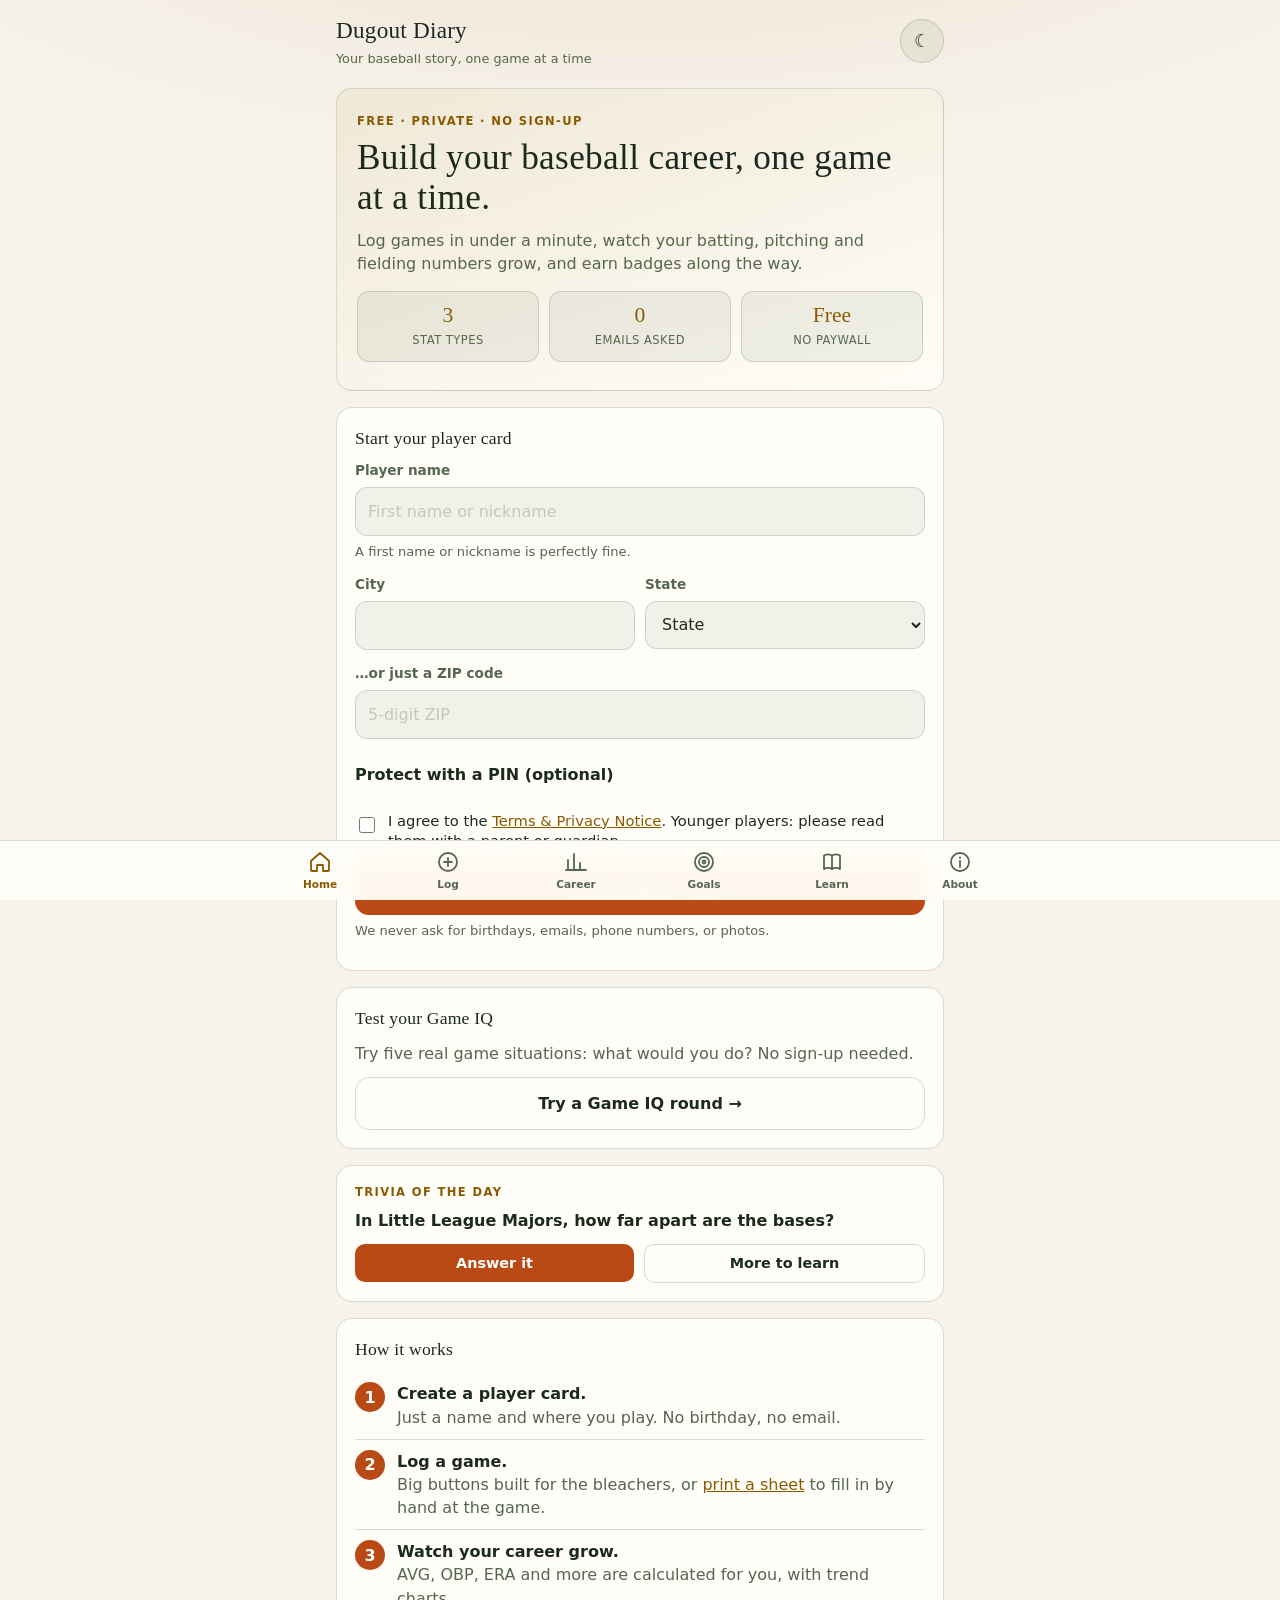
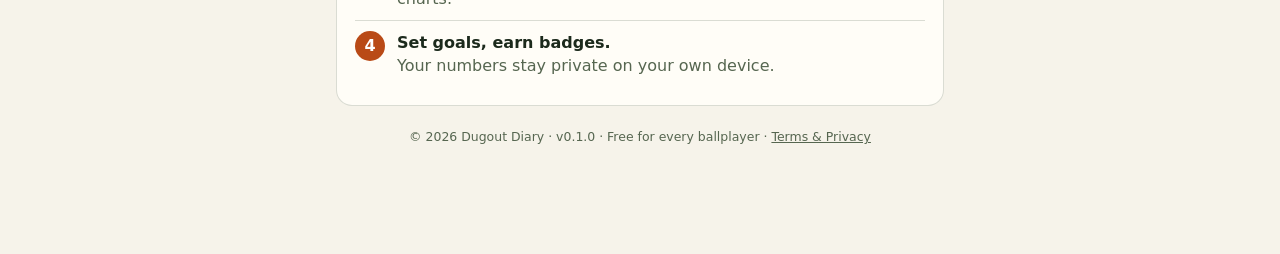
==== index.html @ 9426a6e0 "Add files via upload" ====
<!DOCTYPE html>
<html lang="en">
<head>
  <meta charset="utf-8">
  <meta name="viewport" content="width=device-width, initial-scale=1, viewport-fit=cover">
  <title>Dugout Diary – A free career diary for young ballplayers</title>
  <meta name="description" content="Log games, track batting, pitching and fielding stats, set goals and earn badges. Free, private, and no birthdays or emails collected.">
  <meta name="theme-color" content="#0F1F0F">
  <script>try{var _t=localStorage.getItem('dugoutDiary.theme');if(_t==='light'||_t==='dark')document.documentElement.setAttribute('data-theme',_t)}catch(e){}</script>
  <meta property="og:title" content="Dugout Diary - a free career diary for young ballplayers">
  <meta property="og:description" content="Log games, track your stats, earn badges, and share your player card. Free, private, no sign-up.">
  <meta property="og:type" content="website">
  <meta name="twitter:card" content="summary">
  <meta name="apple-mobile-web-app-capable" content="yes">
  <meta name="mobile-web-app-capable" content="yes">
  <meta name="apple-mobile-web-app-status-bar-style" content="black-translucent">
  <meta name="apple-mobile-web-app-title" content="Dugout Diary">
  <link rel="manifest" href="manifest.webmanifest">
  <link rel="icon" href="icon.svg" type="image/svg+xml">
  <link rel="apple-touch-icon" href="apple-touch-icon.png">
  <link rel="stylesheet" href="css/style.css">
</head>
<body>
  <a class="skip" href="#main">Skip to content</a>

  <header class="top" id="top">
    <div class="top-row">
      <div class="brand">
        <h1>Dugout Diary</h1>
        <p class="tag">Your baseball story, one game at a time</p>
      </div>
      <button class="who" id="who" data-action="open-players" hidden></button>
      <button class="theme-btn" id="theme-btn" data-action="theme-cycle" type="button" aria-label="Switch between light and dark mode"></button>
    </div>
    <div class="progress" id="progress" hidden>
      <div class="bar" role="progressbar" aria-valuemin="0" aria-valuemax="100" aria-valuenow="0" aria-label="Badges earned"><span id="bar-fill"></span></div>
      <p id="bar-text">0 of 14 badges</p>
    </div>
  </header>

  <div id="banner"></div>
  <main id="main" tabindex="-1"></main>

  <nav class="tabs" aria-label="Main">
    <a href="#home" data-tab="home"><svg viewBox="0 0 24 24" aria-hidden="true"><path d="M3 11l9-8 9 8v9a1 1 0 0 1-1 1h-5v-6H9v6H4a1 1 0 0 1-1-1z"/></svg><span>Home</span></a>
    <a href="#log" data-tab="log"><svg viewBox="0 0 24 24" aria-hidden="true"><circle cx="12" cy="12" r="9"/><path d="M12 8v8M8 12h8"/></svg><span>Log</span></a>
    <a href="#career" data-tab="career"><svg viewBox="0 0 24 24" aria-hidden="true"><path d="M4 20V10M10 20V4M16 20v-7M22 20H2"/></svg><span>Career</span></a>
    <a href="#goals" data-tab="goals"><svg viewBox="0 0 24 24" aria-hidden="true"><circle cx="12" cy="12" r="9"/><circle cx="12" cy="12" r="5"/><circle cx="12" cy="12" r="1.5"/></svg><span>Goals</span></a>
    <a href="#learn" data-tab="learn"><svg viewBox="0 0 24 24" aria-hidden="true"><path d="M4 5.5C6.5 4 9.5 4 12 5.5c2.5-1.5 5.5-1.5 8 0V19c-2.5-1.5-5.5-1.5-8 0-2.5-1.5-5.5-1.5-8 0z"/><path d="M12 5.5V19"/></svg><span>Learn</span></a>
    <a href="#about" data-tab="about"><svg viewBox="0 0 24 24" aria-hidden="true"><circle cx="12" cy="12" r="9"/><path d="M12 11v6M12 7.5v.5"/></svg><span>About</span></a>
  </nav>

  <div id="modal-root"></div>

  <noscript><p style="padding:24px;color:#f4f1e8">Dugout Diary needs JavaScript to run. Nothing is sent anywhere – your stats stay in your browser.</p></noscript>

  <script src="js/stats.js"></script>
  <script src="js/sim.js"></script>
  <script src="content/content.js"></script>
  <script src="js/content.js"></script>
  <script src="js/app.js"></script>
  <script src="js/learn.js"></script>
  <script src="js/studio.js"></script>
</body>
</html>
---- css/style.css ----
:root {
  --bg: #0f1f0f;
  --card: #162a16;
  --card2: #1e381e;
  --line: rgba(244, 241, 232, 0.12);
  --chalk: #f4f1e8;
  --muted: #a9b9a5;
  --clay: #e07b45;
  --clay-ink: #1d0f07;
  --gold: #f2c14e;
  --good: #7bd88f;
  --bad: #ff8b7d;
  --gold-bg: #f2c14e;
  --ov: rgba(0, 0, 0, 0.22);
  --ov2: rgba(0, 0, 0, 0.32);
  --navbg: rgba(10, 22, 10, 0.96);
  --tint: rgba(244, 241, 232, 0.14);
  --line2: rgba(244, 241, 232, 0.18);
  --err-ink: #ffd3cc;
  --warn-ink: #ffe9b0;
  --on-good: #0c1a0c;
  color-scheme: dark;
  --radius: 16px;
  --display: Rockwell, "Rockwell Nova", "Roboto Slab", "Arvo", Georgia, "Times New Roman", serif;
  --body: system-ui, -apple-system, "Segoe UI", Roboto, Helvetica, Arial, sans-serif;
}

:root[data-theme=light] {
  --bg: #f6f3ea;
  --card: #fffdf7;
  --card2: #efe8d6;
  --line: rgba(30, 50, 30, 0.16);
  --chalk: #1c2a1c;
  --muted: #566650;
  --clay: #b94a16;
  --clay-ink: #ffffff;
  --gold: #8a5a00;
  --good: #1f7a3a;
  --bad: #b3261e;
  --ov: rgba(30, 60, 30, 0.06);
  --ov2: rgba(30, 60, 30, 0.1);
  --navbg: rgba(255, 253, 247, 0.96);
  --tint: rgba(30, 60, 30, 0.1);
  --line2: rgba(30, 50, 30, 0.2);
  --err-ink: #7a1d14;
  --warn-ink: #5c3d00;
  --on-good: #ffffff;
  color-scheme: light;
}
@media (prefers-color-scheme: light) {
  :root:not([data-theme=dark]) {
    --bg: #f6f3ea;
    --card: #fffdf7;
    --card2: #efe8d6;
    --line: rgba(30, 50, 30, 0.16);
    --chalk: #1c2a1c;
    --muted: #566650;
    --clay: #b94a16;
    --clay-ink: #ffffff;
    --gold: #8a5a00;
    --good: #1f7a3a;
    --bad: #b3261e;
    --ov: rgba(30, 60, 30, 0.06);
    --ov2: rgba(30, 60, 30, 0.1);
    --navbg: rgba(255, 253, 247, 0.96);
    --tint: rgba(30, 60, 30, 0.1);
    --line2: rgba(30, 50, 30, 0.2);
    --err-ink: #7a1d14;
    --warn-ink: #5c3d00;
    --on-good: #ffffff;
    color-scheme: light;
  }
}
.theme-btn { background: var(--ov); border: 1px solid var(--line); color: var(--chalk); width: 44px; height: 44px; border-radius: 50%; font-size: 1.15rem; cursor: pointer; flex: none; display: grid; place-items: center; }
html[data-theme=light] body, :root:not([data-theme=dark]) body { }

* { box-sizing: border-box; }
html { -webkit-text-size-adjust: 100%; }
body {
  margin: 0;
  background: var(--bg);
  color: var(--chalk);
  font-family: var(--body);
  font-size: 16px;
  line-height: 1.45;
  padding-bottom: calc(84px + env(safe-area-inset-bottom));
  background-image: radial-gradient(1200px 400px at 50% -120px, rgba(224, 123, 69, 0.16), transparent 70%);
  background-repeat: no-repeat;
}
h1, h2, h3 { font-family: var(--display); font-weight: 400; letter-spacing: 0.01em; margin: 0; }
h2 { font-size: 1.5rem; line-height: 1.15; }
h3 { font-size: 1.1rem; }
p { margin: 0 0 12px; }
a { color: var(--gold); }
.muted { color: var(--muted); }
.small { font-size: 0.85rem; }
.skip { position: absolute; left: -999px; top: 8px; background: var(--gold-bg); color: #000; padding: 8px 12px; border-radius: 8px; z-index: 100; }
.skip:focus { left: 8px; }
:focus-visible { outline: 3px solid var(--gold); outline-offset: 2px; }
[hidden] { display: none !important; }

/* Header */
.top, main, #banner { max-width: 640px; margin: 0 auto; padding-left: 16px; padding-right: 16px; }
.top { padding-top: calc(14px + env(safe-area-inset-top)); padding-bottom: 6px; }
.top-row { display: flex; align-items: center; justify-content: space-between; gap: 12px; }
.brand h1 { font-size: 1.45rem; }
.tag { color: var(--muted); font-size: 0.8rem; margin: 2px 0 0; }
.who {
  background: var(--card); color: var(--chalk); border: 1px solid var(--line);
  border-radius: 999px; padding: 8px 14px; font: inherit; font-size: 0.9rem; font-weight: 600;
  max-width: 38%; white-space: nowrap; overflow: hidden; text-overflow: ellipsis; cursor: pointer;
}
.progress { margin-top: 10px; }
.bar { height: 8px; border-radius: 999px; background: var(--card); overflow: hidden; border: 1px solid var(--line); }
.bar span { display: block; height: 100%; width: 0; background: linear-gradient(90deg, var(--clay), var(--gold)); transition: width 0.4s; }
.progress p { font-size: 0.8rem; color: var(--muted); margin: 6px 0 0; }

main { padding-top: 14px; outline: none; }
#banner:empty { display: none; }
.notice {
  background: rgba(242, 193, 78, 0.12); border: 1px solid rgba(242, 193, 78, 0.45);
  border-radius: 12px; padding: 10px 14px; font-size: 0.9rem; margin-top: 10px;
}

/* Cards and layout */
.card {
  background: var(--card); border: 1px solid var(--line); border-radius: var(--radius);
  padding: 18px; margin-bottom: 16px;
}
.card h3 { margin-bottom: 10px; }
.hero { padding: 24px 20px; background: linear-gradient(160deg, var(--card2), var(--card)); }
.hero h2 { font-size: 1.9rem; margin-bottom: 10px; }
.eyebrow { text-transform: uppercase; letter-spacing: 0.12em; font-size: 0.72rem; color: var(--gold); font-weight: 700; margin-bottom: 8px; }
.row { display: flex; gap: 10px; align-items: center; }
.row.wrap { flex-wrap: wrap; }
.grow { flex: 1; }
.between { justify-content: space-between; }
.stack > * + * { margin-top: 12px; }

/* Stat blocks */
.stats { display: grid; grid-template-columns: repeat(3, 1fr); gap: 10px; margin: 16px 0 4px; }
.stats.four { grid-template-columns: repeat(4, 1fr); }
.stat { background: var(--ov); border: 1px solid var(--line); border-radius: 12px; padding: 12px 6px; text-align: center; min-width: 0; }
.stat b { display: block; font-family: var(--display); font-size: 1.35rem; font-weight: 400; color: var(--gold); line-height: 1.1; }
.stat span { display: block; font-size: 0.72rem; color: var(--muted); margin-top: 4px; text-transform: uppercase; letter-spacing: 0.04em; }

/* Steps */
.steps { list-style: none; margin: 0; padding: 0; counter-reset: s; }
.steps li { counter-increment: s; display: flex; gap: 12px; padding: 10px 0; border-top: 1px solid var(--line); }
.steps li:first-child { border-top: 0; }
.steps li::before {
  content: counter(s); flex: none; width: 30px; height: 30px; border-radius: 50%;
  background: var(--clay); color: var(--clay-ink); font-weight: 800; display: grid; place-items: center;
}

/* Buttons */
.btn {
  appearance: none; border: 0; cursor: pointer; font: inherit; font-weight: 800;
  background: var(--clay); color: var(--clay-ink); padding: 14px 20px; border-radius: 14px;
  min-height: 48px; text-decoration: none; display: inline-flex; align-items: center; justify-content: center; gap: 8px;
}
.btn:active { transform: translateY(1px); }
.btn.block { display: flex; width: 100%; }
.btn.ghost { background: transparent; color: var(--chalk); border: 1px solid var(--line); font-weight: 700; }
.btn.danger { background: transparent; color: var(--bad); border: 1px solid rgba(255, 139, 125, 0.5); }
.btn.small { min-height: 38px; padding: 8px 14px; font-size: 0.9rem; border-radius: 10px; }
.link { background: none; border: 0; color: var(--gold); font: inherit; text-decoration: underline; cursor: pointer; padding: 6px 2px; }

/* Forms */
label { display: block; font-size: 0.85rem; font-weight: 700; color: var(--muted); margin-bottom: 6px; }
input[type=text], input[type=search], input[type=date], input[type=number], select, textarea {
  width: 100%; font: inherit; font-size: 16px; color: var(--chalk);
  background: var(--ov); border: 1px solid var(--line); border-radius: 12px; padding: 12px; min-height: 48px;
}
select option { color: #000; }
input::placeholder { color: rgba(169, 185, 165, 0.7); }
.field { margin-bottom: 14px; }
.grid2 { display: grid; grid-template-columns: 1fr 1fr; gap: 10px; }
.hint { font-size: 0.82rem; color: var(--muted); margin-top: 6px; }
.error { background: rgba(255, 139, 125, 0.12); border: 1px solid rgba(255, 139, 125, 0.5); color: var(--err-ink); border-radius: 12px; padding: 10px 14px; margin-bottom: 14px; font-size: 0.92rem; }
.error ul { margin: 0; padding-left: 18px; }

/* Segmented control */
.seg { display: flex; background: var(--ov2); border: 1px solid var(--line); border-radius: 12px; padding: 4px; gap: 4px; margin-bottom: 14px; }
.seg button { flex: 1; font: inherit; font-weight: 700; border: 0; background: transparent; color: var(--muted); padding: 10px 6px; border-radius: 9px; cursor: pointer; min-height: 44px; }
.seg button[aria-pressed=true] { background: var(--card2); color: var(--gold); box-shadow: inset 0 0 0 1px var(--line); }

/* Steppers */
.steppers { display: grid; grid-template-columns: 1fr 1fr; gap: 10px; }
.stepper { background: var(--ov); border: 1px solid var(--line); border-radius: 14px; padding: 10px; }
.stepper label { margin: 0 0 6px; text-align: center; }
.stepper .ctl { display: grid; grid-template-columns: 44px 1fr 44px; gap: 6px; align-items: center; }
.stepper button { height: 44px; border: 0; border-radius: 10px; background: var(--card2); color: var(--chalk); font-size: 1.5rem; font-weight: 700; cursor: pointer; line-height: 1; }
.stepper button:active { background: var(--clay); color: var(--clay-ink); }
.stepper input { text-align: center; font-weight: 800; font-size: 1.2rem; padding: 6px; min-height: 44px; -moz-appearance: textfield; }
.stepper input::-webkit-outer-spin-button, .stepper input::-webkit-inner-spin-button { -webkit-appearance: none; margin: 0; }
.stepper.wide { grid-column: 1 / -1; }

/* Stat tiles and tables */
.tiles { display: grid; grid-template-columns: repeat(3, 1fr); gap: 8px; }
.tile { background: var(--ov); border: 1px solid var(--line); border-radius: 12px; padding: 10px 4px; text-align: center; min-width: 0; }
.tile b { display: block; font-family: var(--display); font-weight: 400; font-size: 1.2rem; }
.tile.hl b { color: var(--gold); }
.tile span { font-size: 0.7rem; color: var(--muted); text-transform: uppercase; letter-spacing: 0.05em; }
.scroll { overflow-x: auto; -webkit-overflow-scrolling: touch; margin: 0 -4px; padding: 0 4px; }
table { border-collapse: collapse; width: 100%; font-size: 0.88rem; font-variant-numeric: tabular-nums; }
th, td { padding: 8px 8px; text-align: right; white-space: nowrap; border-bottom: 1px solid var(--line); }
th:first-child, td:first-child { text-align: left; position: sticky; left: 0; background: var(--card); }
th { color: var(--muted); font-size: 0.72rem; text-transform: uppercase; letter-spacing: 0.05em; }
.level { display: inline-block; font-size: 0.7rem; background: var(--card2); border: 1px solid var(--line); color: var(--gold); padding: 1px 8px; border-radius: 999px; margin-left: 6px; font-weight: 700; }

/* Chart */
.chart-wrap svg { width: 100%; height: auto; display: block; }
.chart-wrap .grid { stroke: var(--line); stroke-width: 1; }
.chart-wrap .line { fill: none; stroke: var(--gold); stroke-width: 2.5; stroke-linejoin: round; stroke-linecap: round; }
.chart-wrap .dot { fill: var(--clay); }
.chart-wrap text { fill: var(--muted); font-size: 10px; font-family: var(--body); }

/* Path timeline */
.path { list-style: none; margin: 0; padding: 0 0 0 14px; border-left: 2px solid var(--line); }
.path li { position: relative; padding: 0 0 14px 16px; }
.path li::before { content: ""; position: absolute; left: -22px; top: 5px; width: 12px; height: 12px; border-radius: 50%; background: var(--clay); border: 2px solid var(--bg); }
.path li:last-child { padding-bottom: 0; }
.path b { display: block; }

/* Game list */
.games { list-style: none; margin: 0; padding: 0; }
.games li { padding: 12px 0; border-top: 1px solid var(--line); }
.games li:first-child { border-top: 0; }
.games .meta { font-size: 0.82rem; color: var(--muted); }
.games .line { font-weight: 700; }
.pill { display: inline-block; font-size: 0.72rem; font-weight: 800; padding: 1px 8px; border-radius: 999px; margin-right: 6px; background: var(--card2); }
.pill.W { color: var(--good); } .pill.L { color: var(--bad); } .pill.T { color: var(--gold); }

/* Badges */
.badges { display: grid; grid-template-columns: repeat(2, 1fr); gap: 10px; }
.badge { background: var(--ov); border: 1px solid var(--line); border-radius: 14px; padding: 12px; display: flex; gap: 10px; align-items: flex-start; }
.badge .ic { font-size: 1.7rem; line-height: 1; filter: grayscale(1); opacity: 0.4; }
.badge.on { border-color: rgba(242, 193, 78, 0.6); background: rgba(242, 193, 78, 0.08); }
.badge.on .ic { filter: none; opacity: 1; }
.badge b { display: block; font-size: 0.92rem; }
.badge span { display: block; font-size: 0.78rem; color: var(--muted); }

/* Goals */
.goal { padding: 12px 0; border-top: 1px solid var(--line); }
.goal:first-child { border-top: 0; }
.goal .meter { height: 8px; border-radius: 999px; background: var(--ov2); overflow: hidden; margin: 8px 0 4px; }
.goal .meter span { display: block; height: 100%; background: var(--clay); }
.goal.met .meter span { background: var(--good); }

/* Bottom tabs */
.tabs {
  position: fixed; left: 0; right: 0; bottom: 0; z-index: 20; display: flex; justify-content: center;
  background: var(--navbg); backdrop-filter: blur(10px); border-top: 1px solid var(--line);
  padding-bottom: env(safe-area-inset-bottom);
}
.tabs a {
  flex: 1; max-width: 128px; text-decoration: none; color: var(--muted); display: flex; flex-direction: column; align-items: center;
  gap: 3px; padding: 9px 4px 8px; font-size: 0.7rem; font-weight: 700; min-height: 56px;
}
.tabs svg { width: 24px; height: 24px; fill: none; stroke: currentColor; stroke-width: 1.8; stroke-linecap: round; stroke-linejoin: round; }
.tabs a[aria-current=page] { color: var(--gold); }

/* Modal */
.modal-bg { position: fixed; inset: 0; background: rgba(0, 0, 0, 0.7); z-index: 50; display: grid; place-items: center; padding: 16px; overflow-y: auto; }
.modal { background: var(--card); border: 1px solid var(--line); border-radius: 20px; padding: 22px; width: 100%; max-width: 440px; max-height: 92vh; overflow-y: auto; }
.modal h3 { font-size: 1.3rem; margin-bottom: 10px; }
.modal .actions { display: flex; gap: 10px; margin-top: 16px; flex-wrap: wrap; }
.modal .actions .btn { flex: 1; }
.celebrate { text-align: center; font-size: 2.6rem; margin-bottom: 4px; }
.earned { background: rgba(242, 193, 78, 0.1); border: 1px solid rgba(242, 193, 78, 0.5); border-radius: 12px; padding: 10px 12px; margin-top: 10px; font-weight: 700; }
textarea.copybox { min-height: 120px; resize: vertical; }

.footer { text-align: center; color: var(--muted); font-size: 0.78rem; padding: 6px 0 12px; }
.empty { text-align: center; padding: 26px 10px; color: var(--muted); }
.empty .big { font-size: 2.2rem; }

@media (min-width: 560px) {
  .hero h2 { font-size: 2.2rem; }
  .tiles { grid-template-columns: repeat(4, 1fr); }
  .badges { grid-template-columns: repeat(3, 1fr); }
}
@media (prefers-reduced-motion: reduce) { * { transition: none !important; } }

/* Share cards */
.share-canvas { width: 100%; height: auto; border-radius: 14px; border: 1px solid var(--line); margin: 4px 0 14px; display: block; background: #0a160a; }
.check { display: flex; gap: 10px; align-items: center; font-size: 0.92rem; color: var(--chalk); font-weight: 600; margin-bottom: 12px; }
.check input { width: 22px; height: 22px; accent-color: var(--clay); }
.chips { display: flex; flex-wrap: wrap; gap: 8px; margin-top: 14px; }
.chip { background: var(--ov); border: 1px solid var(--line); border-radius: 999px; padding: 4px 12px; font-size: 0.85rem; }

/* ===== Printable sheets ===== */
@page land { size: landscape; margin: 0.5in; }
.tips { padding-left: 18px; margin: 12px 0 8px; }
.sheets { margin: 0 auto; width: max-content; max-width: none; }
.paper {
  background: #fff; color: #111; width: 7.5in; margin: 0 0 18px; padding: 0.3in; border-radius: 6px;
  font: 12px/1.25 system-ui, -apple-system, "Segoe UI", Roboto, Arial, sans-serif; box-shadow: 0 4px 24px rgba(0, 0, 0, 0.45);
}
.paper.land { width: 10in; page: land; }
.ps-head { display: flex; align-items: flex-end; gap: 18px; border-bottom: 3px solid #111; padding-bottom: 6px; margin-bottom: 8px; }
.ps-title { font-weight: 900; font-size: 19px; letter-spacing: 0.04em; white-space: nowrap; }
.ps-title small { display: block; font-size: 10px; letter-spacing: 0.14em; font-weight: 700; color: #444; }
.ps-grow { flex: 1; }
.ps-f > span { display: block; font-size: 8.5px; font-weight: 800; letter-spacing: 0.08em; text-transform: uppercase; color: #444; }
.ps-line { border-bottom: 1.5px solid #111; min-height: 0.3in; font-size: 14px; font-weight: 700; padding: 3px 4px 0; display: flex; align-items: flex-end; }
.ps-info { display: grid; grid-template-columns: repeat(3, 1fr); gap: 6px 14px; margin-bottom: 6px; }
.ps-info.four { grid-template-columns: repeat(4, 1fr); }
.ps-h { font: 900 12px/1 system-ui, sans-serif; letter-spacing: 0.1em; margin: 9px 0 5px; padding: 3px 6px; background: #111; color: #fff; border-radius: 3px; }
.ps-h small { font-weight: 500; letter-spacing: 0; font-size: 9.5px; margin-left: 8px; opacity: 0.9; }
.ps-ab { display: flex; align-items: center; gap: 8px; height: 0.37in; border-bottom: 1px solid #999; }
.ps-n { width: 0.26in; height: 0.26in; border: 1.5px solid #111; border-radius: 50%; display: grid; place-items: center; font-weight: 800; font-size: 11px; flex: none; }
.ps-in { width: 0.5in; height: 0.27in; border: 1.5px solid #111; border-radius: 4px; position: relative; flex: none; }
.ps-in em { position: absolute; top: -7px; left: 4px; background: #fff; padding: 0 2px; font: 700 8px/1 system-ui, sans-serif; font-style: normal; color: #444; }
.ps-opts { display: flex; gap: 5px; flex-wrap: nowrap; flex: 1; align-items: center; }
.ps-opts i { font-style: normal; font-weight: 800; font-size: 10.5px; border: 1.5px solid #111; border-radius: 999px; min-width: 0.33in; padding: 2px 5px; text-align: center; }
.ps-line .ps-opts { padding-bottom: 3px; }
.ps-sub { font: 800 9px/1 system-ui, sans-serif; text-transform: uppercase; letter-spacing: 0.08em; color: #444; margin: 8px 0 3px; }
.ps-boxes { display: flex; gap: 5px; }
.ps-bw { flex: 1; min-width: 0; }
.ps-box { border: 2px solid #111; border-radius: 6px; height: 0.52in; }
.ps-lab { text-align: center; line-height: 1.1; margin-top: 2px; }
.ps-lab b { display: block; font-size: 11px; }
.ps-lab span { display: block; font-size: 7px; color: #444; white-space: nowrap; overflow: hidden; }
.ps-row { display: flex; gap: 12px; align-items: flex-end; }
.ps-narrow { width: 3.6in; flex: none; }
.ps-note { font-size: 9px; color: #333; margin: 5px 0 0; }
.ps-lines div { border-bottom: 1px solid #777; height: 0.3in; }
.ps-foot { margin-top: 8px; padding-top: 5px; border-top: 1px dashed #777; font-size: 8.5px; color: #333; text-align: center; }
.ps-grid { width: 100%; border-collapse: collapse; table-layout: fixed; margin-top: 4px; }
.ps-grid th, .ps-grid td { border: 1.5px solid #111; height: 0.36in; text-align: center; padding: 0; background: #fff; position: static; white-space: normal; color: #111; }
.ps-grid thead th { background: #111; color: #fff; font-size: 10px; height: 0.3in; letter-spacing: 0.04em; }
.ps-grid th:first-child { width: 0.3in; background: #eee; color: #111; font-size: 10px; }
.ps-grid thead th:first-child { background: #111; color: #fff; }
.ps-grid .wd { width: 0.95in; }
.ps-grid .ps-tot td, .ps-grid .ps-tot th { background: #eee; font-weight: 800; font-size: 10px; }

@media print {
  @page { margin: 0.5in; }
  html, body { background: #fff !important; color: #000 !important; padding: 0 !important; margin: 0 !important; }
  body { background-image: none !important; }
  .top, #banner, .tabs, #modal-root, .noprint, .skip, noscript { display: none !important; }
  main { max-width: none !important; padding: 0 !important; margin: 0 !important; }
  .sheets { zoom: 1 !important; width: auto !important; margin: 0 !important; }
  .paper { width: 100% !important; margin: 0 !important; padding: 0 !important; border-radius: 0 !important; box-shadow: none !important; break-after: page; page-break-after: always; }
  .paper:last-child { break-after: auto; page-break-after: auto; }
  .ps-h, .ps-grid thead th, .ps-title { -webkit-print-color-adjust: exact; print-color-adjust: exact; }
}

/* Rule hints, live summary, soft warnings */
.error.warn { background: rgba(242, 193, 78, 0.12); border-color: rgba(242, 193, 78, 0.55); color: var(--warn-ink); }
.live { margin: 12px 0 0; padding: 10px 12px; border-radius: 12px; background: var(--ov); border: 1px dashed var(--line); font-size: 0.88rem; color: var(--gold); font-weight: 600; }

/* By-inning fielding rows */
.fi-row { background: var(--ov); border: 1px solid var(--line); border-radius: 14px; padding: 12px; margin-bottom: 12px; }
.fi-top { display: grid; grid-template-columns: 0.8fr 1.4fr auto; gap: 10px; align-items: end; margin-bottom: 10px; }
.fi-top .field { margin: 0; }
.fi-x { align-self: end; min-height: 48px; }
.steppers.three { grid-template-columns: repeat(3, 1fr); gap: 8px; }
.steppers.three .stepper { padding: 8px 6px; }
.steppers.three .ctl { grid-template-columns: 1fr 1fr; gap: 6px; }
.steppers.three .ctl input { grid-column: 1 / -1; order: -1; }
.steppers.three .stepper button { height: 40px; }
.ps-inn { margin-top: 2px; }
.ps-inn th, .ps-inn td { height: 0.255in; }
.ps-inn thead th { height: 0.22in; }
.ps-inn th.wd { width: 2in; }
h3.sub-h { font-size: 1rem; margin: 14px 0 8px; color: var(--gold); }

/* identity, PIN, terms */
.pid { font-family: ui-monospace, Menlo, Consolas, monospace; letter-spacing: 0.08em; color: var(--gold); font-weight: 700; }
.recovery { font-family: ui-monospace, Menlo, Consolas, monospace; font-size: 1.6rem; letter-spacing: 0.1em; text-align: center; color: var(--gold); background: var(--ov2); border-radius: 14px; padding: 16px 8px; margin: 12px 0; user-select: all; }
.pin-opt { margin: 4px 0 14px; }
.pin-opt summary { cursor: pointer; font-weight: 600; min-height: 44px; display: flex; align-items: center; }
.check.agree { align-items: flex-start; font-weight: 500; }
.check.agree span { line-height: 1.4; }
.player-pick { display: flex; flex-direction: column; align-items: center; gap: 2px; }
.player-pick small { font-weight: 500; opacity: 0.8; font-size: 0.78rem; }
.terms h4 { margin: 14px 0 4px; font-size: 1rem; }
.terms p, .terms li { line-height: 1.5; }
.terms ul, .terms ol { padding-left: 1.2rem; margin: 6px 0; }
.terms li { margin-bottom: 6px; }
.footer a { color: inherit; text-decoration: underline; }

/* Game IQ simulator */
.sb { display: flex; flex-wrap: wrap; gap: 6px 14px; justify-content: center; align-items: center; background: var(--ov2); border-radius: 12px; padding: 8px 12px; font-size: 0.9rem; margin: 4px 0 10px; }
.sb b { color: var(--gold); }
.outs { display: inline-flex; align-items: center; gap: 5px; }
.outs span { margin-left: 4px; }
.out { width: 12px; height: 12px; border-radius: 50%; border: 2px solid var(--muted); display: inline-block; }
.out.on { background: var(--clay); border-color: var(--clay); }
.diamond { display: block; width: 100%; max-width: 360px; margin: 0 auto; }
.diamond .grass { fill: #2f6a2c; }
.diamond .dirt { fill: #94623a; }
.diamond .turf { fill: #2f6a2c; }
.diamond .mound { fill: #a8764a; }
.diamond .chalk { stroke: rgba(244,241,232,0.7); stroke-width: 1.5; }
.diamond .bag { fill: #f4f1e8; stroke: #1b2c18; stroke-width: 1; }
.diamond .plate { fill: #f4f1e8; stroke: #1b2c18; stroke-width: 1; }
.diamond .runner { fill: var(--clay); stroke: #1d0f07; stroke-width: 1.5; }
.diamond .you { fill: rgba(242,193,78,0.15); stroke: var(--gold); stroke-width: 3; }
.sim-q { font-family: var(--body); font-weight: 700; font-size: 1.08rem; line-height: 1.4; margin: 12px 0; letter-spacing: 0; }
.opts { display: grid; gap: 10px; }
.opt { display: flex; gap: 12px; align-items: flex-start; text-align: left; width: 100%; min-height: 56px; padding: 12px 14px; border-radius: 14px; border: 2px solid rgba(244,241,232,0.2); background: var(--ov); color: var(--chalk); font: inherit; cursor: pointer; }
.opt b { flex: none; width: 28px; height: 28px; border-radius: 50%; background: var(--tint); display: grid; place-items: center; font-size: 0.85rem; }
.opt span { line-height: 1.35; padding-top: 3px; }
.opt:not(:disabled):active { transform: scale(0.99); border-color: var(--gold); }
.opt:disabled { cursor: default; color: var(--chalk); opacity: 1; }
.opt.right { border-color: var(--good); background: rgba(94,190,120,0.18); }
.opt.right b { background: var(--good); color: var(--on-good); }
.opt.wrong { border-color: #e0685a; background: rgba(224,104,90,0.16); }
.opt.wrong b { background: #e0685a; color: #1d0f07; }
.opt:disabled:not(.right):not(.wrong) { opacity: 0.55; }
.feedback { margin-top: 14px; border-radius: 14px; padding: 14px; border: 2px solid var(--good); background: rgba(94,190,120,0.1); }
.feedback.bad { border-color: #e0685a; background: rgba(224,104,90,0.09); }
.feedback p { margin: 8px 0; line-height: 1.45; }
.feedback .best { font-weight: 700; color: var(--gold); }
.feedback .tipline { color: var(--gold); font-weight: 600; }
.dots { display: flex; gap: 8px; justify-content: center; margin-bottom: 10px; }
.dot { width: 14px; height: 14px; border-radius: 50%; border: 2px solid var(--muted); display: inline-block; }
.dot.cur { border-color: var(--gold); }
.dot.ok { background: var(--good); border-color: var(--good); }
.dot.no { background: #e0685a; border-color: #e0685a; }
.cats { display: grid; gap: 10px; }
.cat { display: flex; align-items: center; gap: 12px; width: 100%; min-height: 60px; padding: 10px 14px; border-radius: 14px; border: 1px solid var(--line2); background: var(--ov); color: var(--chalk); font: inherit; text-align: left; cursor: pointer; }
.cat b, .cat .muted { display: block; }
.cat-ic { font-size: 1.5rem; }
.cat-go { font-size: 1.6rem; color: var(--muted); }
.rank { display: flex; gap: 12px; align-items: center; margin-top: 14px; }
.rank-ic { font-size: 2rem; }
.recap { list-style: none; margin: 0; padding: 0; display: grid; gap: 10px; }
.recap li { display: flex; gap: 12px; align-items: flex-start; }
.recap .mark { flex: none; width: 28px; height: 28px; border-radius: 50%; display: grid; place-items: center; font-weight: 800; }
.recap .ok .mark { background: var(--good); color: var(--on-good); }
.recap .no .mark { background: #e0685a; color: #1d0f07; }
.tabs a span { font-size: 0.66rem; }
.rank .meter { height: 8px; border-radius: 999px; background: var(--ov2); overflow: hidden; margin: 8px 0 4px; }
.rank .meter span { display: block; height: 100%; background: var(--clay); }
.rank .grow { min-width: 0; }
.cat .grow { min-width: 0; }
.edit-bar { border-color: var(--gold); }

/* ---- Learn, directory and Content Studio ---- */
a.link { color: var(--gold); text-decoration: none; font-weight: 700; display: inline-block; padding: 6px 0; }
.chip { color: var(--chalk); font: inherit; font-size: 0.85rem; }
button.chip { cursor: pointer; min-height: 36px; }
button.chip.on { background: var(--gold-bg); color: #1a1405; border-color: var(--gold); font-weight: 700; }
a.cat { text-decoration: none; color: inherit; }
.article h2 { margin-bottom: 10px; }
.article p, .article li { line-height: 1.55; }
.article ul { padding-left: 20px; }
.article h4 { margin: 18px 0 6px; color: var(--gold); }
.gloss dt { font-weight: 800; margin-top: 12px; }
.gloss dd { margin: 2px 0 0; color: var(--muted); line-height: 1.45; }
.listing h3 { margin: 4px 0; }
.svc { margin: 8px 0; padding-left: 20px; }
.ansset { border: 1px solid var(--line); border-radius: 12px; padding: 10px 12px 12px; margin: 0 0 14px; }
.ansset legend { padding: 0 6px; font-weight: 700; }
.ansrow { display: flex; gap: 10px; align-items: center; margin-top: 8px; }
.ansrow input[type=text] { flex: 1; min-width: 0; }
.ansrow input[type=radio] { width: 22px; height: 22px; flex: none; accent-color: var(--gold); }
.qblock { border-top: 1px solid var(--line); padding-top: 14px; margin-top: 14px; }
.check.inline { display: inline-flex; margin: 0 10px 0 0; }
.srows { list-style: none; margin: 0; padding: 0; display: grid; gap: 12px; }
.srows li { display: grid; gap: 8px; padding-bottom: 12px; border-bottom: 1px solid var(--line); }
.srows li:last-child { border-bottom: 0; padding-bottom: 0; }
.srows li.dim b { opacity: 0.55; }
.steps.small li { font-size: 0.9rem; }

html[data-theme=light] body { background-image: radial-gradient(1200px 400px at 50% -120px, rgba(185, 74, 22, 0.1), transparent 70%); }
@media (prefers-color-scheme: light) { :root:not([data-theme=dark]) body { background-image: radial-gradient(1200px 400px at 50% -120px, rgba(185, 74, 22, 0.1), transparent 70%); } }
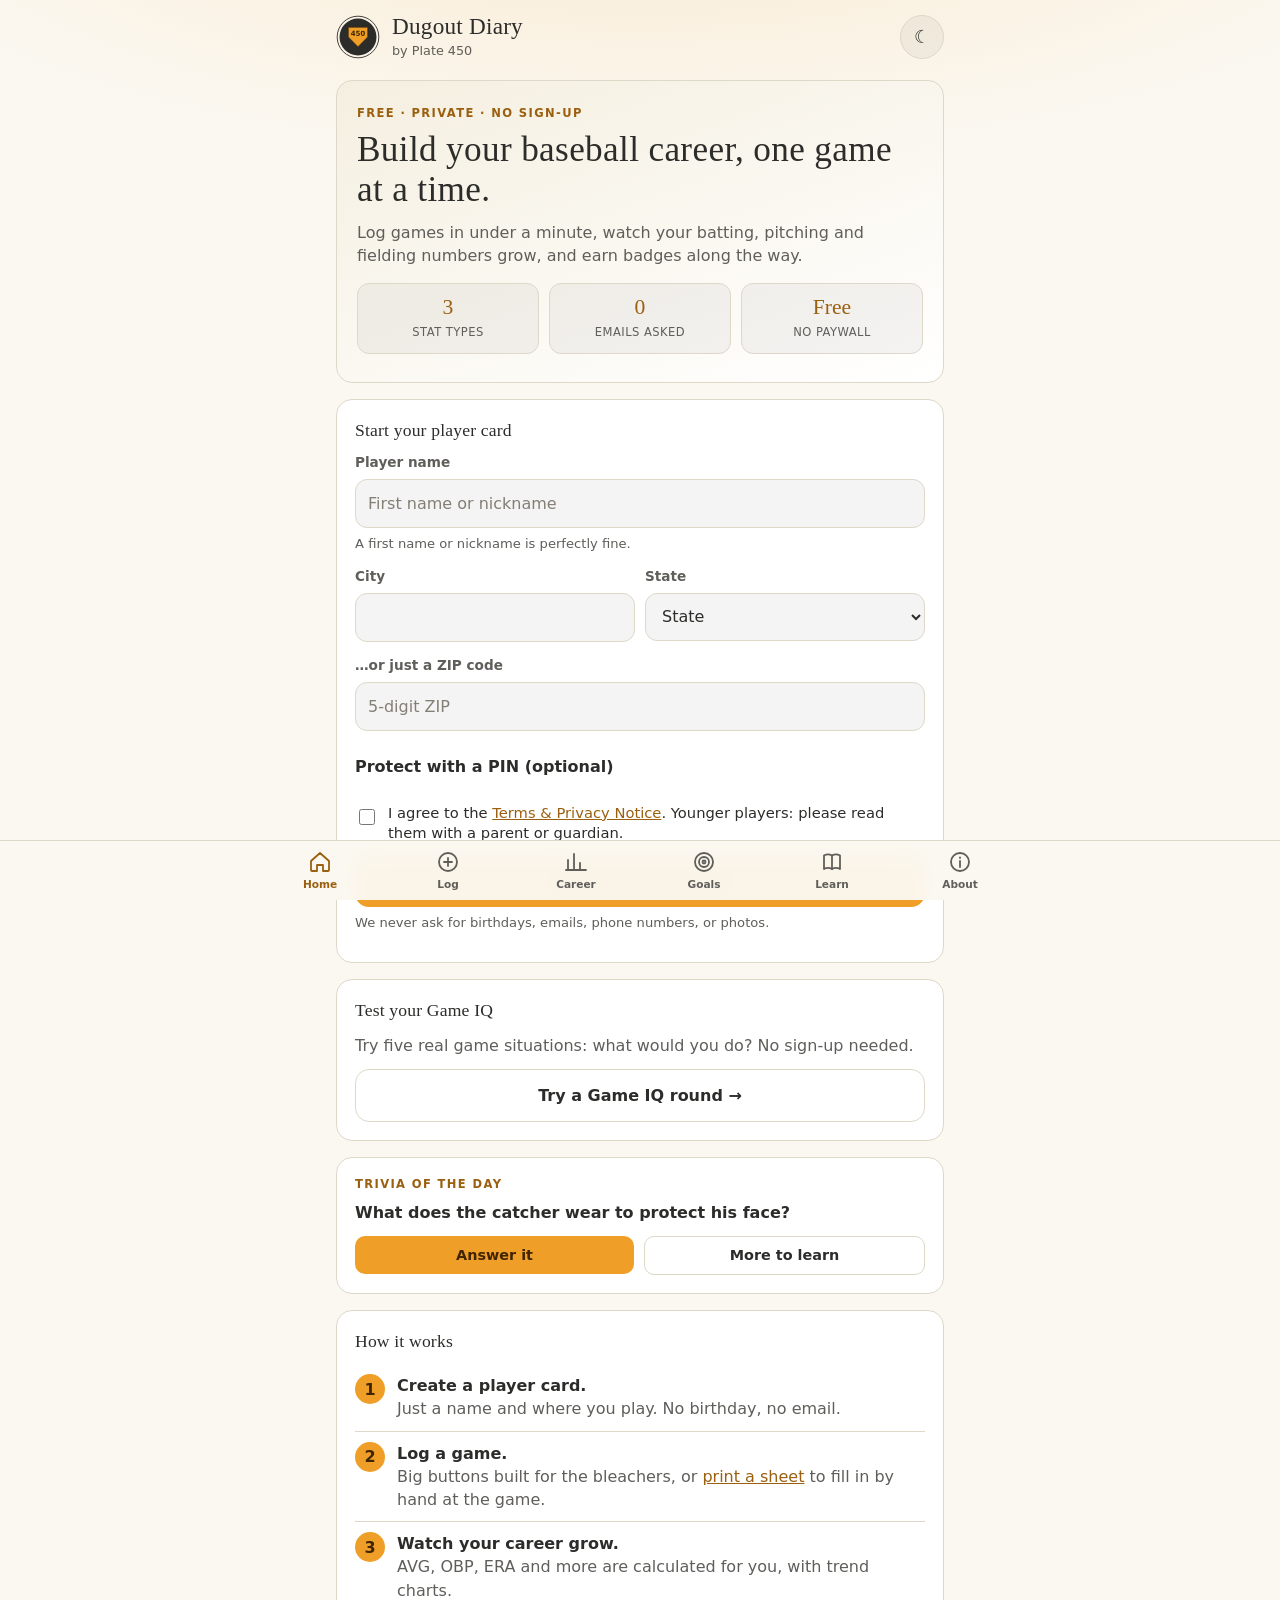
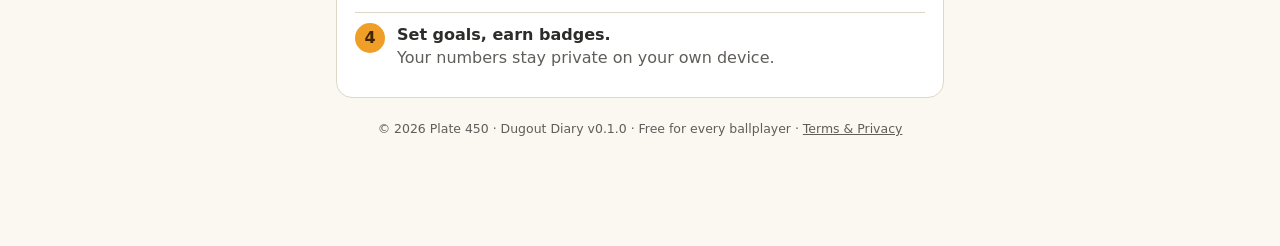
==== commit a0a9dc96: "Add files via upload" ====
--- a/index.html
+++ b/index.html
@@ -3,9 +3,9 @@
 <head>
   <meta charset="utf-8">
   <meta name="viewport" content="width=device-width, initial-scale=1, viewport-fit=cover">
-  <title>Dugout Diary – A free career diary for young ballplayers</title>
+  <title>Dugout Diary by Plate 450 – A free career diary for young ballplayers</title>
   <meta name="description" content="Log games, track batting, pitching and fielding stats, set goals and earn badges. Free, private, and no birthdays or emails collected.">
-  <meta name="theme-color" content="#0F1F0F">
+  <meta name="theme-color" content="#1A1A18">
   <script>try{var _t=localStorage.getItem('dugoutDiary.theme');if(_t==='light'||_t==='dark')document.documentElement.setAttribute('data-theme',_t)}catch(e){}</script>
   <meta property="og:title" content="Dugout Diary - a free career diary for young ballplayers">
   <meta property="og:description" content="Log games, track your stats, earn badges, and share your player card. Free, private, no sign-up.">
@@ -17,6 +17,7 @@
   <meta name="apple-mobile-web-app-title" content="Dugout Diary">
   <link rel="manifest" href="manifest.webmanifest">
   <link rel="icon" href="icon.svg" type="image/svg+xml">
+  <link rel="icon" href="favicon-32.png" sizes="32x32" type="image/png">
   <link rel="apple-touch-icon" href="apple-touch-icon.png">
   <link rel="stylesheet" href="css/style.css">
 </head>
@@ -25,10 +26,11 @@
 
   <header class="top" id="top">
     <div class="top-row">
-      <div class="brand">
-        <h1>Dugout Diary</h1>
-        <p class="tag">Your baseball story, one game at a time</p>
-      </div>
+      <a class="brand" href="#home" aria-label="Dugout Diary by Plate 450, home">
+        <img class="logo logo-light" src="brand/plate450-mark.svg" width="44" height="44" alt="">
+        <img class="logo logo-dark" src="brand/plate450-mark-dark.svg" width="44" height="44" alt="">
+        <span class="brand-text"><span class="h1" role="heading" aria-level="1">Dugout Diary</span><span class="tag">by Plate 450</span></span>
+      </a>
       <button class="who" id="who" data-action="open-players" hidden></button>
       <button class="theme-btn" id="theme-btn" data-action="theme-cycle" type="button" aria-label="Switch between light and dark mode"></button>
     </div>
@@ -58,6 +60,7 @@
   <script src="js/sim.js"></script>
   <script src="content/content.js"></script>
   <script src="js/content.js"></script>
+  <script src="js/brand.js"></script>
   <script src="js/app.js"></script>
   <script src="js/learn.js"></script>
   <script src="js/studio.js"></script>
--- a/css/style.css
+++ b/css/style.css
@@ -1,47 +1,49 @@
 :root {
-  --bg: #0f1f0f;
-  --card: #162a16;
-  --card2: #1e381e;
-  --line: rgba(244, 241, 232, 0.12);
-  --chalk: #f4f1e8;
-  --muted: #a9b9a5;
-  --clay: #e07b45;
-  --clay-ink: #1d0f07;
-  --gold: #f2c14e;
-  --good: #7bd88f;
-  --bad: #ff8b7d;
-  --gold-bg: #f2c14e;
+  --bg: #1a1a18;
+  --card: #242422;
+  --card2: #2c2c2a;
+  --line: #3c3c38;
+  --chalk: #f5efe0;
+  --muted: #ada99e;
+  --faint: #86827a;
+  --clay: #ef9f27;
+  --clay-ink: #412402;
+  --gold: #ef9f27;
+  --gold-bg: #ef9f27;
+  --good: #a3c464;
+  --bad: #e88d85;
   --ov: rgba(0, 0, 0, 0.22);
   --ov2: rgba(0, 0, 0, 0.32);
-  --navbg: rgba(10, 22, 10, 0.96);
-  --tint: rgba(244, 241, 232, 0.14);
-  --line2: rgba(244, 241, 232, 0.18);
-  --err-ink: #ffd3cc;
-  --warn-ink: #ffe9b0;
-  --on-good: #0c1a0c;
+  --navbg: rgba(26, 26, 24, 0.96);
+  --tint: rgba(245, 239, 224, 0.1);
+  --line2: rgba(245, 239, 224, 0.16);
+  --err-ink: #f6c3be;
+  --warn-ink: #f6dca4;
+  --on-good: #1a1a18;
   color-scheme: dark;
   --radius: 16px;
   --display: Rockwell, "Rockwell Nova", "Roboto Slab", "Arvo", Georgia, "Times New Roman", serif;
   --body: system-ui, -apple-system, "Segoe UI", Roboto, Helvetica, Arial, sans-serif;
 }
-
 :root[data-theme=light] {
-  --bg: #f6f3ea;
-  --card: #fffdf7;
-  --card2: #efe8d6;
-  --line: rgba(30, 50, 30, 0.16);
-  --chalk: #1c2a1c;
-  --muted: #566650;
-  --clay: #b94a16;
-  --clay-ink: #ffffff;
-  --gold: #8a5a00;
-  --good: #1f7a3a;
-  --bad: #b3261e;
-  --ov: rgba(30, 60, 30, 0.06);
-  --ov2: rgba(30, 60, 30, 0.1);
-  --navbg: rgba(255, 253, 247, 0.96);
-  --tint: rgba(30, 60, 30, 0.1);
-  --line2: rgba(30, 50, 30, 0.2);
+  --bg: #fbf8f1;
+  --card: #ffffff;
+  --card2: #f5efe0;
+  --line: #ded8c9;
+  --chalk: #2c2c2a;
+  --muted: #5f5e5a;
+  --faint: #847f75;
+  --clay: #ef9f27;
+  --clay-ink: #412402;
+  --gold: #9a5f0f;
+  --gold-bg: #ef9f27;
+  --good: #5f7a2b;
+  --bad: #b3322a;
+  --ov: rgba(44, 44, 42, 0.05);
+  --ov2: rgba(44, 44, 42, 0.09);
+  --navbg: rgba(251, 248, 241, 0.96);
+  --tint: rgba(44, 44, 42, 0.08);
+  --line2: rgba(44, 44, 42, 0.18);
   --err-ink: #7a1d14;
   --warn-ink: #5c3d00;
   --on-good: #ffffff;
@@ -49,22 +51,24 @@
 }
 @media (prefers-color-scheme: light) {
   :root:not([data-theme=dark]) {
-    --bg: #f6f3ea;
-    --card: #fffdf7;
-    --card2: #efe8d6;
-    --line: rgba(30, 50, 30, 0.16);
-    --chalk: #1c2a1c;
-    --muted: #566650;
-    --clay: #b94a16;
-    --clay-ink: #ffffff;
-    --gold: #8a5a00;
-    --good: #1f7a3a;
-    --bad: #b3261e;
-    --ov: rgba(30, 60, 30, 0.06);
-    --ov2: rgba(30, 60, 30, 0.1);
-    --navbg: rgba(255, 253, 247, 0.96);
-    --tint: rgba(30, 60, 30, 0.1);
-    --line2: rgba(30, 50, 30, 0.2);
+    --bg: #fbf8f1;
+    --card: #ffffff;
+    --card2: #f5efe0;
+    --line: #ded8c9;
+    --chalk: #2c2c2a;
+    --muted: #5f5e5a;
+    --faint: #847f75;
+    --clay: #ef9f27;
+    --clay-ink: #412402;
+    --gold: #9a5f0f;
+    --gold-bg: #ef9f27;
+    --good: #5f7a2b;
+    --bad: #b3322a;
+    --ov: rgba(44, 44, 42, 0.05);
+    --ov2: rgba(44, 44, 42, 0.09);
+    --navbg: rgba(251, 248, 241, 0.96);
+    --tint: rgba(44, 44, 42, 0.08);
+    --line2: rgba(44, 44, 42, 0.18);
     --err-ink: #7a1d14;
     --warn-ink: #5c3d00;
     --on-good: #ffffff;
@@ -84,7 +88,7 @@
   font-size: 16px;
   line-height: 1.45;
   padding-bottom: calc(84px + env(safe-area-inset-bottom));
-  background-image: radial-gradient(1200px 400px at 50% -120px, rgba(224, 123, 69, 0.16), transparent 70%);
+  background-image: radial-gradient(1200px 400px at 50% -120px, rgba(239, 159, 39, 0.14), transparent 70%);
   background-repeat: no-repeat;
 }
 h1, h2, h3 { font-family: var(--display); font-weight: 400; letter-spacing: 0.01em; margin: 0; }
@@ -103,7 +107,13 @@
 .top, main, #banner { max-width: 640px; margin: 0 auto; padding-left: 16px; padding-right: 16px; }
 .top { padding-top: calc(14px + env(safe-area-inset-top)); padding-bottom: 6px; }
 .top-row { display: flex; align-items: center; justify-content: space-between; gap: 12px; }
-.brand h1 { font-size: 1.45rem; }
+.brand { display: flex; align-items: center; gap: 12px; text-decoration: none; color: inherit; min-width: 0; }
+.brand .logo { width: 44px; height: 44px; flex: none; }
+.brand .logo-light { display: none; }
+.brand-text { display: grid; min-width: 0; }
+.brand .h1 { font-family: var(--display); font-size: 1.45rem; line-height: 1.1; letter-spacing: 0.01em; }
+html[data-theme=light] .brand .logo-light { display: block; } html[data-theme=light] .brand .logo-dark { display: none; }
+@media (prefers-color-scheme: light) { :root:not([data-theme=dark]) .brand .logo-light { display: block; } :root:not([data-theme=dark]) .brand .logo-dark { display: none; } }
 .tag { color: var(--muted); font-size: 0.8rem; margin: 2px 0 0; }
 .who {
   background: var(--card); color: var(--chalk); border: 1px solid var(--line);
@@ -112,13 +122,13 @@
 }
 .progress { margin-top: 10px; }
 .bar { height: 8px; border-radius: 999px; background: var(--card); overflow: hidden; border: 1px solid var(--line); }
-.bar span { display: block; height: 100%; width: 0; background: linear-gradient(90deg, var(--clay), var(--gold)); transition: width 0.4s; }
+.bar span { display: block; height: 100%; width: 0; background: var(--gold-bg); transition: width 0.4s; }
 .progress p { font-size: 0.8rem; color: var(--muted); margin: 6px 0 0; }
 
 main { padding-top: 14px; outline: none; }
 #banner:empty { display: none; }
 .notice {
-  background: rgba(242, 193, 78, 0.12); border: 1px solid rgba(242, 193, 78, 0.45);
+  background: rgba(239, 159, 39, 0.12); border: 1px solid rgba(239, 159, 39, 0.45);
   border-radius: 12px; padding: 10px 14px; font-size: 0.9rem; margin-top: 10px;
 }
 
@@ -173,7 +183,7 @@
   background: var(--ov); border: 1px solid var(--line); border-radius: 12px; padding: 12px; min-height: 48px;
 }
 select option { color: #000; }
-input::placeholder { color: rgba(169, 185, 165, 0.7); }
+input::placeholder { color: var(--faint); }
 .field { margin-bottom: 14px; }
 .grid2 { display: grid; grid-template-columns: 1fr 1fr; gap: 10px; }
 .hint { font-size: 0.82rem; color: var(--muted); margin-top: 6px; }
@@ -236,7 +246,7 @@
 .badges { display: grid; grid-template-columns: repeat(2, 1fr); gap: 10px; }
 .badge { background: var(--ov); border: 1px solid var(--line); border-radius: 14px; padding: 12px; display: flex; gap: 10px; align-items: flex-start; }
 .badge .ic { font-size: 1.7rem; line-height: 1; filter: grayscale(1); opacity: 0.4; }
-.badge.on { border-color: rgba(242, 193, 78, 0.6); background: rgba(242, 193, 78, 0.08); }
+.badge.on { border-color: rgba(239, 159, 39, 0.6); background: rgba(239, 159, 39, 0.08); }
 .badge.on .ic { filter: none; opacity: 1; }
 .badge b { display: block; font-size: 0.92rem; }
 .badge span { display: block; font-size: 0.78rem; color: var(--muted); }
@@ -268,7 +278,7 @@
 .modal .actions { display: flex; gap: 10px; margin-top: 16px; flex-wrap: wrap; }
 .modal .actions .btn { flex: 1; }
 .celebrate { text-align: center; font-size: 2.6rem; margin-bottom: 4px; }
-.earned { background: rgba(242, 193, 78, 0.1); border: 1px solid rgba(242, 193, 78, 0.5); border-radius: 12px; padding: 10px 12px; margin-top: 10px; font-weight: 700; }
+.earned { background: rgba(239, 159, 39, 0.1); border: 1px solid rgba(239, 159, 39, 0.5); border-radius: 12px; padding: 10px 12px; margin-top: 10px; font-weight: 700; }
 textarea.copybox { min-height: 120px; resize: vertical; }
 
 .footer { text-align: center; color: var(--muted); font-size: 0.78rem; padding: 6px 0 12px; }
@@ -283,7 +293,7 @@
 @media (prefers-reduced-motion: reduce) { * { transition: none !important; } }
 
 /* Share cards */
-.share-canvas { width: 100%; height: auto; border-radius: 14px; border: 1px solid var(--line); margin: 4px 0 14px; display: block; background: #0a160a; }
+.share-canvas { width: 100%; height: auto; border-radius: 14px; border: 1px solid var(--line); margin: 4px 0 14px; display: block; background: #1a1a18; }
 .check { display: flex; gap: 10px; align-items: center; font-size: 0.92rem; color: var(--chalk); font-weight: 600; margin-bottom: 12px; }
 .check input { width: 22px; height: 22px; accent-color: var(--clay); }
 .chips { display: flex; flex-wrap: wrap; gap: 8px; margin-top: 14px; }
@@ -348,7 +358,7 @@
 }
 
 /* Rule hints, live summary, soft warnings */
-.error.warn { background: rgba(242, 193, 78, 0.12); border-color: rgba(242, 193, 78, 0.55); color: var(--warn-ink); }
+.error.warn { background: rgba(239, 159, 39, 0.12); border-color: rgba(239, 159, 39, 0.55); color: var(--warn-ink); }
 .live { margin: 12px 0 0; padding: 10px 12px; border-radius: 12px; background: var(--ov); border: 1px dashed var(--line); font-size: 0.88rem; color: var(--gold); font-weight: 600; }
 
 /* By-inning fielding rows */
@@ -398,7 +408,7 @@
 .diamond .bag { fill: #f4f1e8; stroke: #1b2c18; stroke-width: 1; }
 .diamond .plate { fill: #f4f1e8; stroke: #1b2c18; stroke-width: 1; }
 .diamond .runner { fill: var(--clay); stroke: #1d0f07; stroke-width: 1.5; }
-.diamond .you { fill: rgba(242,193,78,0.15); stroke: var(--gold); stroke-width: 3; }
+.diamond .you { fill: rgba(239,159,39,0.15); stroke: var(--gold); stroke-width: 3; }
 .sim-q { font-family: var(--body); font-weight: 700; font-size: 1.08rem; line-height: 1.4; margin: 12px 0; letter-spacing: 0; }
 .opts { display: grid; gap: 10px; }
 .opt { display: flex; gap: 12px; align-items: flex-start; text-align: left; width: 100%; min-height: 56px; padding: 12px 14px; border-radius: 14px; border: 2px solid rgba(244,241,232,0.2); background: var(--ov); color: var(--chalk); font: inherit; cursor: pointer; }
@@ -444,7 +454,7 @@
 a.link { color: var(--gold); text-decoration: none; font-weight: 700; display: inline-block; padding: 6px 0; }
 .chip { color: var(--chalk); font: inherit; font-size: 0.85rem; }
 button.chip { cursor: pointer; min-height: 36px; }
-button.chip.on { background: var(--gold-bg); color: #1a1405; border-color: var(--gold); font-weight: 700; }
+button.chip.on { background: var(--gold-bg); color: #412402; border-color: var(--gold); font-weight: 700; }
 a.cat { text-decoration: none; color: inherit; }
 .article h2 { margin-bottom: 10px; }
 .article p, .article li { line-height: 1.55; }
@@ -467,5 +477,5 @@
 .srows li.dim b { opacity: 0.55; }
 .steps.small li { font-size: 0.9rem; }
 
-html[data-theme=light] body { background-image: radial-gradient(1200px 400px at 50% -120px, rgba(185, 74, 22, 0.1), transparent 70%); }
-@media (prefers-color-scheme: light) { :root:not([data-theme=dark]) body { background-image: radial-gradient(1200px 400px at 50% -120px, rgba(185, 74, 22, 0.1), transparent 70%); } }
+html[data-theme=light] body { background-image: radial-gradient(1200px 400px at 50% -120px, rgba(239, 159, 39, 0.16), transparent 70%); }
+@media (prefers-color-scheme: light) { :root:not([data-theme=dark]) body { background-image: radial-gradient(1200px 400px at 50% -120px, rgba(239, 159, 39, 0.16), transparent 70%); } }
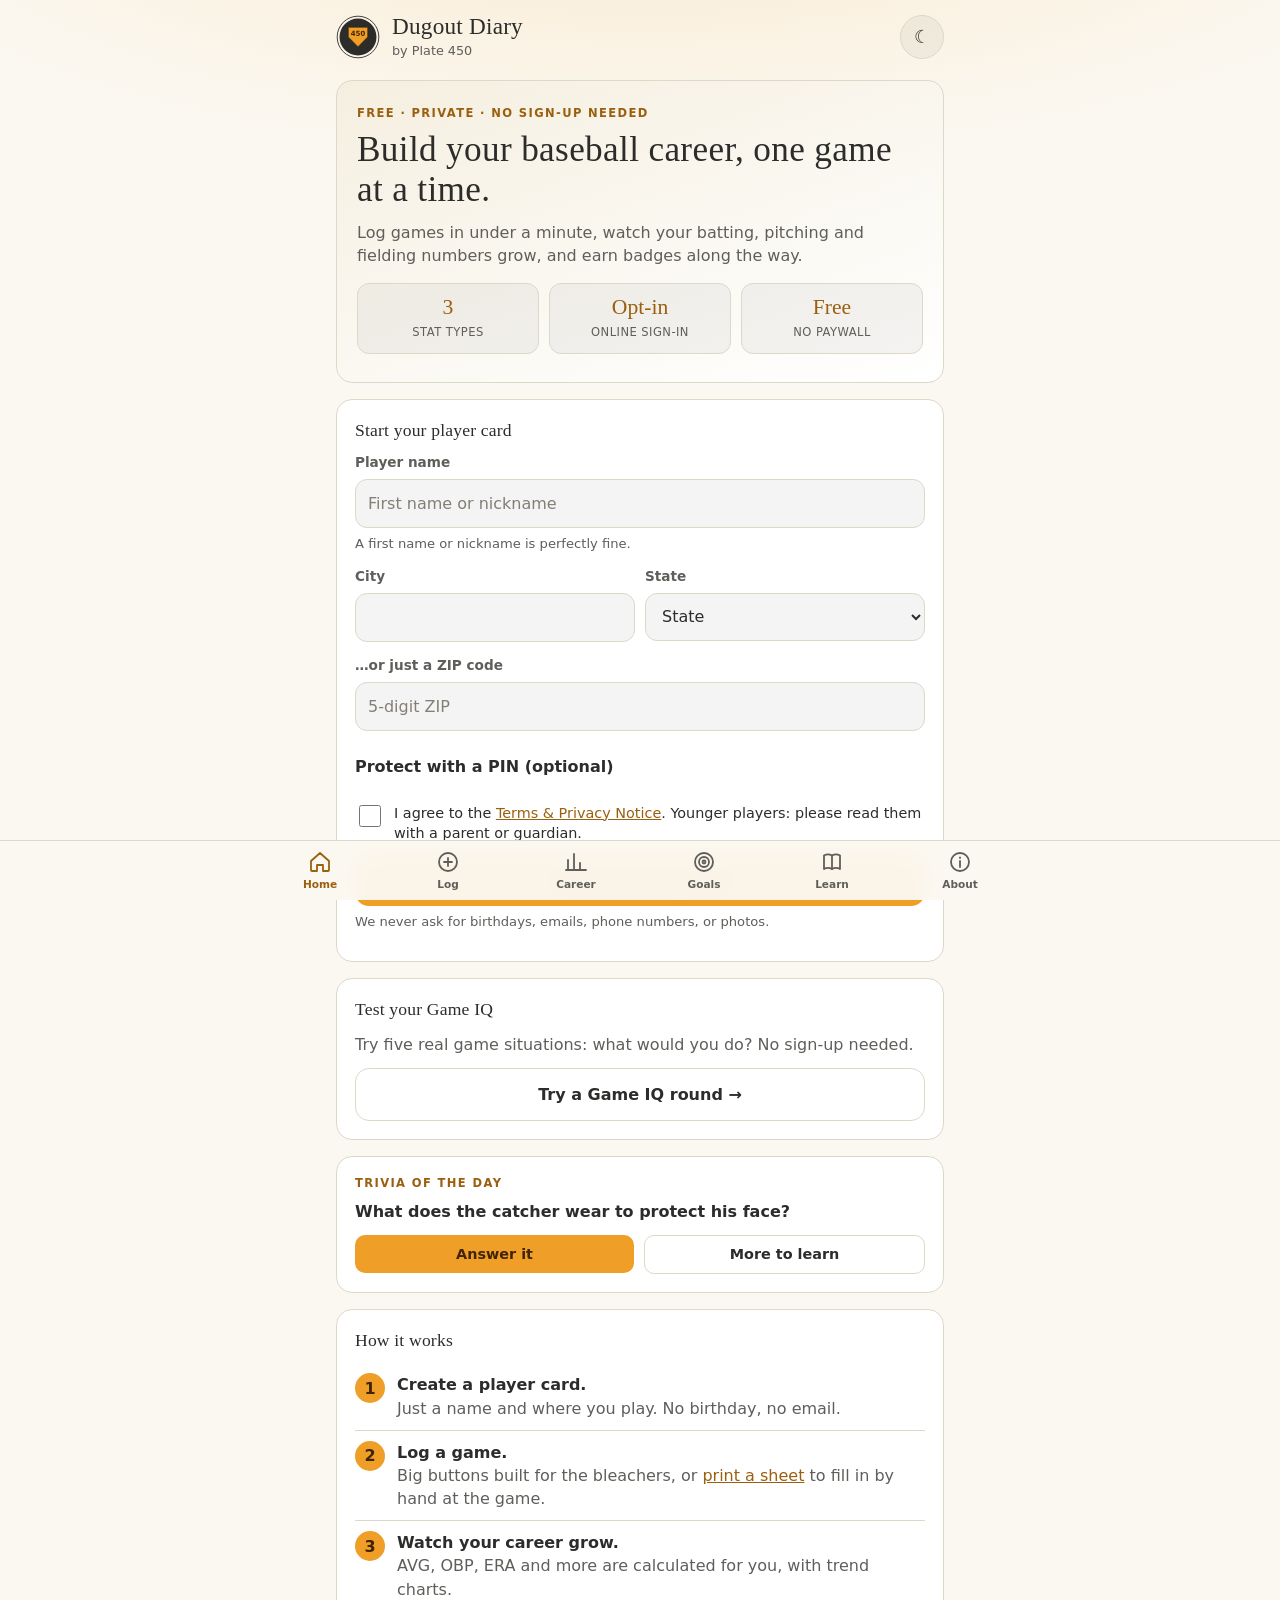
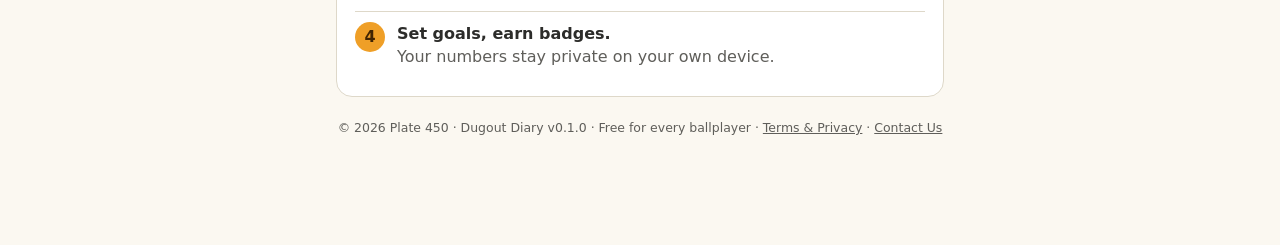
==== commit 3805fe1f: "Add files via upload" ====
--- a/index.html
+++ b/index.html
@@ -59,10 +59,14 @@
   <script src="js/stats.js"></script>
   <script src="js/sim.js"></script>
   <script src="content/content.js"></script>
+  <script src="js/review.js"></script>
   <script src="js/content.js"></script>
   <script src="js/brand.js"></script>
   <script src="js/app.js"></script>
   <script src="js/learn.js"></script>
   <script src="js/studio.js"></script>
+  <script src="js/plan.js"></script>
+  <script src="js/cloud-config.js"></script>
+  <script src="js/cloud.js"></script>
 </body>
 </html>
--- a/css/style.css
+++ b/css/style.css
@@ -1,8 +1,8 @@
 :root {
-  --bg: #1a1a18;
-  --card: #242422;
-  --card2: #2c2c2a;
-  --line: #3c3c38;
+  --bg: #121210;
+  --card: #2c2c2a;
+  --card2: #3a3a37;
+  --line: #6a675f;
   --chalk: #f5efe0;
   --muted: #ada99e;
   --faint: #86827a;
@@ -12,11 +12,11 @@
   --gold-bg: #ef9f27;
   --good: #a3c464;
   --bad: #e88d85;
-  --ov: rgba(0, 0, 0, 0.22);
-  --ov2: rgba(0, 0, 0, 0.32);
-  --navbg: rgba(26, 26, 24, 0.96);
+  --ov: rgba(0, 0, 0, 0.34);
+  --ov2: rgba(0, 0, 0, 0.45);
+  --navbg: rgba(18, 18, 16, 0.97);
   --tint: rgba(245, 239, 224, 0.1);
-  --line2: rgba(245, 239, 224, 0.16);
+  --line2: #78756c;
   --err-ink: #f6c3be;
   --warn-ink: #f6dca4;
   --on-good: #1a1a18;
@@ -479,3 +479,37 @@
 
 html[data-theme=light] body { background-image: radial-gradient(1200px 400px at 50% -120px, rgba(239, 159, 39, 0.16), transparent 70%); }
 @media (prefers-color-scheme: light) { :root:not([data-theme=dark]) body { background-image: radial-gradient(1200px 400px at 50% -120px, rgba(239, 159, 39, 0.16), transparent 70%); } }
+
+/* Dark mode: clearer separation between page, cards and controls */
+:root:not([data-theme=light]) .card, :root:not([data-theme=light]) .notice { box-shadow: 0 1px 0 rgba(245, 239, 224, 0.06) inset, 0 6px 16px rgba(0, 0, 0, 0.45); border-width: 1.5px; }
+@media (prefers-color-scheme: light) { :root:not([data-theme=dark]) .card, :root:not([data-theme=dark]) .notice { box-shadow: none; border-width: 1px; } }
+html[data-theme=light] .card, html[data-theme=light] .notice { box-shadow: none; border-width: 1px; }
+
+/* Game review, score and improvement plan */
+.sr { position: absolute; width: 1px; height: 1px; margin: -1px; padding: 0; overflow: hidden; clip: rect(0 0 0 0); white-space: nowrap; border: 0; }
+.gscore { font-variant-numeric: tabular-nums; margin-right: 2px; }
+.rv-entry { background: var(--ov); border: 1px solid var(--line); border-radius: 14px; padding: 12px; margin-bottom: 12px; }
+.rv-entry h4 { margin: 12px 0 6px; font-size: 0.95rem; }
+.rv-entry details > summary { cursor: pointer; font-size: 0.85rem; color: var(--gold); min-height: 32px; display: flex; align-items: center; }
+.rv-entry textarea { width: 100%; margin-top: 8px; resize: vertical; }
+.rv-gl { display: block; font-size: 0.75rem; font-weight: 700; text-transform: uppercase; letter-spacing: 0.04em; color: var(--muted); margin-top: 8px; }
+.chips.rv-chips { margin-top: 6px; gap: 6px; }
+.hwrap { overflow-x: auto; margin: 8px -4px 0; padding: 0 4px; }
+table.hab { border-collapse: collapse; width: 100%; font-size: 0.82rem; }
+table.hab th, table.hab td { border-bottom: 1px solid var(--line); padding: 6px 4px; text-align: center; }
+table.hab th.hl { text-align: left; min-width: 150px; font-weight: 600; position: sticky; left: 0; background: var(--card); }
+table.hab th.hd { font-weight: 600; color: var(--muted); font-size: 0.75rem; }
+td.hc { font-weight: 800; font-size: 1rem; min-width: 30px; }
+td.h-k { color: var(--bad); } td.h-w { color: var(--good); } td.h-m { color: var(--gold); } td.h-n { color: var(--muted); font-weight: 400; }
+.stchip { display: inline-block; font-size: 0.68rem; font-weight: 800; padding: 1px 8px; border-radius: 999px; border: 1px solid var(--line); background: var(--ov); margin-top: 3px; }
+.st-persistent { color: var(--bad); border-color: var(--bad); } .st-watch { color: var(--gold); border-color: var(--gold); }
+.st-improving, .st-fixed, .st-strength { color: var(--good); border-color: var(--good); } .st-seen { color: var(--muted); }
+svg .line.rv-work { stroke: var(--bad); } svg .line.rv-well { stroke: var(--good); }
+svg .dot.rv-work { fill: var(--bad); } svg .dot.rv-well { fill: var(--good); }
+.key { display: inline-block; width: 10px; height: 10px; border-radius: 50%; vertical-align: middle; }
+.key.rv-work { background: var(--bad); } .key.rv-well { background: var(--good); }
+@media print { table.hab th.hl { position: static; } .hwrap { overflow: visible; } .rv-entry details { display: block; } }
+
+/* Online account sign-in */
+label.check { display: flex; gap: 10px; align-items: flex-start; margin: 12px 0; font-size: 0.9rem; line-height: 1.4; }
+label.check input { width: 22px; height: 22px; flex: none; margin-top: 2px; }
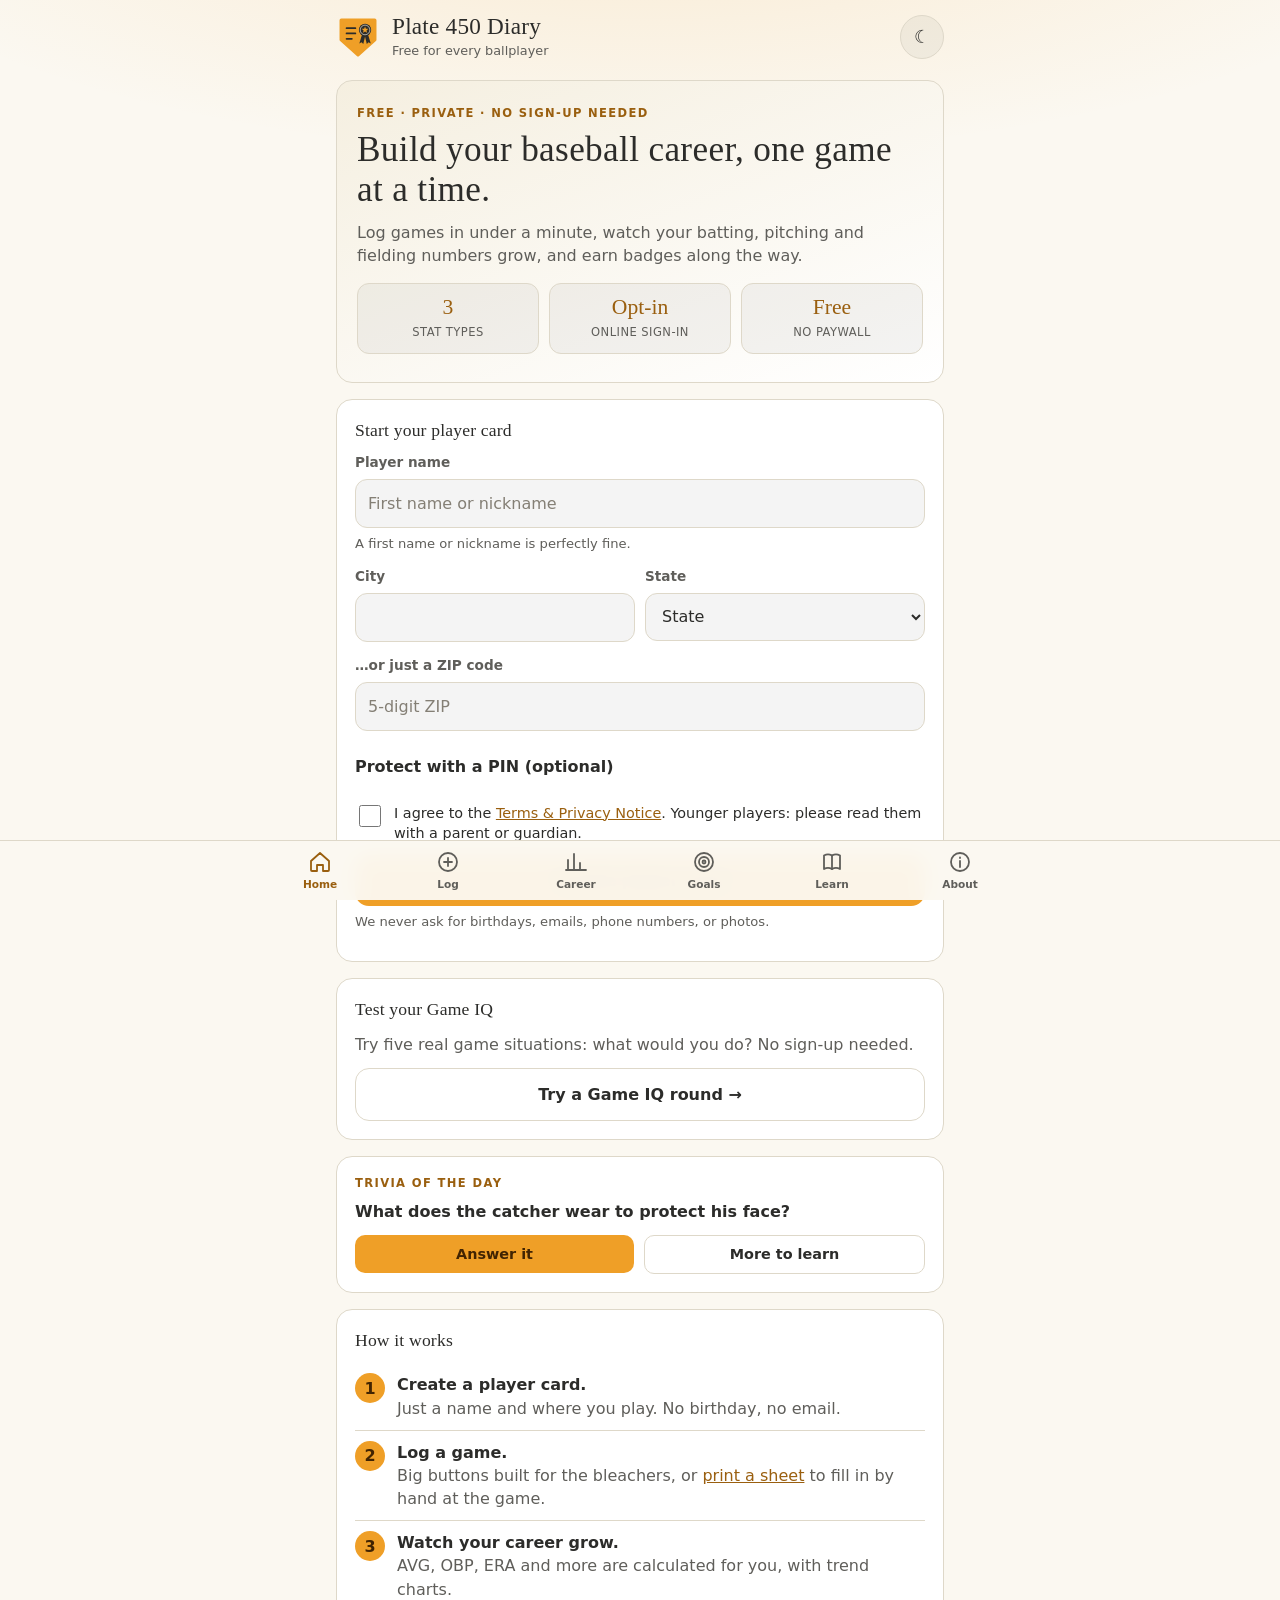
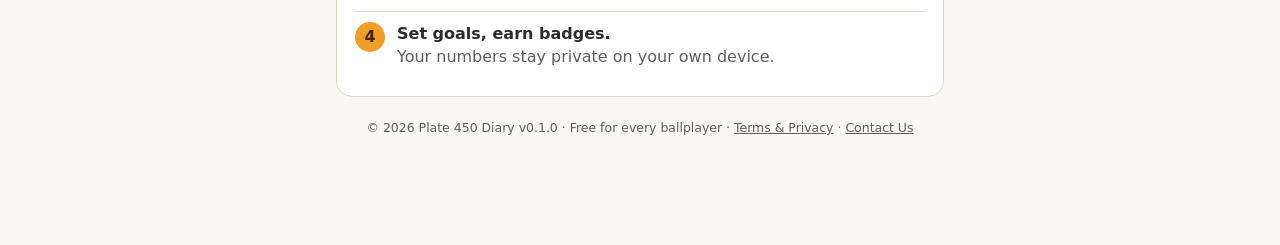
==== commit 6c32477e: "Add files via upload" ====
--- a/index.html
+++ b/index.html
@@ -3,18 +3,18 @@
 <head>
   <meta charset="utf-8">
   <meta name="viewport" content="width=device-width, initial-scale=1, viewport-fit=cover">
-  <title>Dugout Diary by Plate 450 – A free career diary for young ballplayers</title>
+  <title>Plate 450 Diary – A free career diary for every ballplayer</title>
   <meta name="description" content="Log games, track batting, pitching and fielding stats, set goals and earn badges. Free, private, and no birthdays or emails collected.">
   <meta name="theme-color" content="#1A1A18">
   <script>try{var _t=localStorage.getItem('dugoutDiary.theme');if(_t==='light'||_t==='dark')document.documentElement.setAttribute('data-theme',_t)}catch(e){}</script>
-  <meta property="og:title" content="Dugout Diary - a free career diary for young ballplayers">
+  <meta property="og:title" content="Plate 450 Diary - a free career diary for every ballplayer">
   <meta property="og:description" content="Log games, track your stats, earn badges, and share your player card. Free, private, no sign-up.">
   <meta property="og:type" content="website">
   <meta name="twitter:card" content="summary">
   <meta name="apple-mobile-web-app-capable" content="yes">
   <meta name="mobile-web-app-capable" content="yes">
   <meta name="apple-mobile-web-app-status-bar-style" content="black-translucent">
-  <meta name="apple-mobile-web-app-title" content="Dugout Diary">
+  <meta name="apple-mobile-web-app-title" content="Plate 450 Diary">
   <link rel="manifest" href="manifest.webmanifest">
   <link rel="icon" href="icon.svg" type="image/svg+xml">
   <link rel="icon" href="favicon-32.png" sizes="32x32" type="image/png">
@@ -26,10 +26,9 @@
 
   <header class="top" id="top">
     <div class="top-row">
-      <a class="brand" href="#home" aria-label="Dugout Diary by Plate 450, home">
-        <img class="logo logo-light" src="brand/plate450-mark.svg" width="44" height="44" alt="">
-        <img class="logo logo-dark" src="brand/plate450-mark-dark.svg" width="44" height="44" alt="">
-        <span class="brand-text"><span class="h1" role="heading" aria-level="1">Dugout Diary</span><span class="tag">by Plate 450</span></span>
+      <a class="brand" href="#home" aria-label="Plate 450 Diary, home">
+        <img class="logo" src="brand/diary-mark.svg" width="44" height="44" alt="">
+        <span class="brand-text"><span class="h1" role="heading" aria-level="1">Plate 450 Diary</span><span class="tag">Free for every ballplayer</span></span>
       </a>
       <button class="who" id="who" data-action="open-players" hidden></button>
       <button class="theme-btn" id="theme-btn" data-action="theme-cycle" type="button" aria-label="Switch between light and dark mode"></button>
@@ -54,7 +53,7 @@
 
   <div id="modal-root"></div>
 
-  <noscript><p style="padding:24px;color:#f4f1e8">Dugout Diary needs JavaScript to run. Nothing is sent anywhere – your stats stay in your browser.</p></noscript>
+  <noscript><p style="padding:24px;color:#f4f1e8">Plate 450 Diary needs JavaScript to run. Nothing is sent anywhere – your stats stay in your browser.</p></noscript>
 
   <script src="js/stats.js"></script>
   <script src="js/sim.js"></script>
--- a/css/style.css
+++ b/css/style.css
@@ -513,3 +513,7 @@
 /* Online account sign-in */
 label.check { display: flex; gap: 10px; align-items: flex-start; margin: 12px 0; font-size: 0.9rem; line-height: 1.4; }
 label.check input { width: 22px; height: 22px; flex: none; margin-top: 2px; }
+
+table.ptable { width: 100%; border-collapse: collapse; font-size: 0.85rem; margin: 8px 0; }
+table.ptable th, table.ptable td { text-align: left; vertical-align: top; padding: 8px 6px; border-bottom: 1px solid var(--line); }
+table.ptable th { color: var(--muted); font-size: 0.75rem; text-transform: uppercase; letter-spacing: 0.04em; }
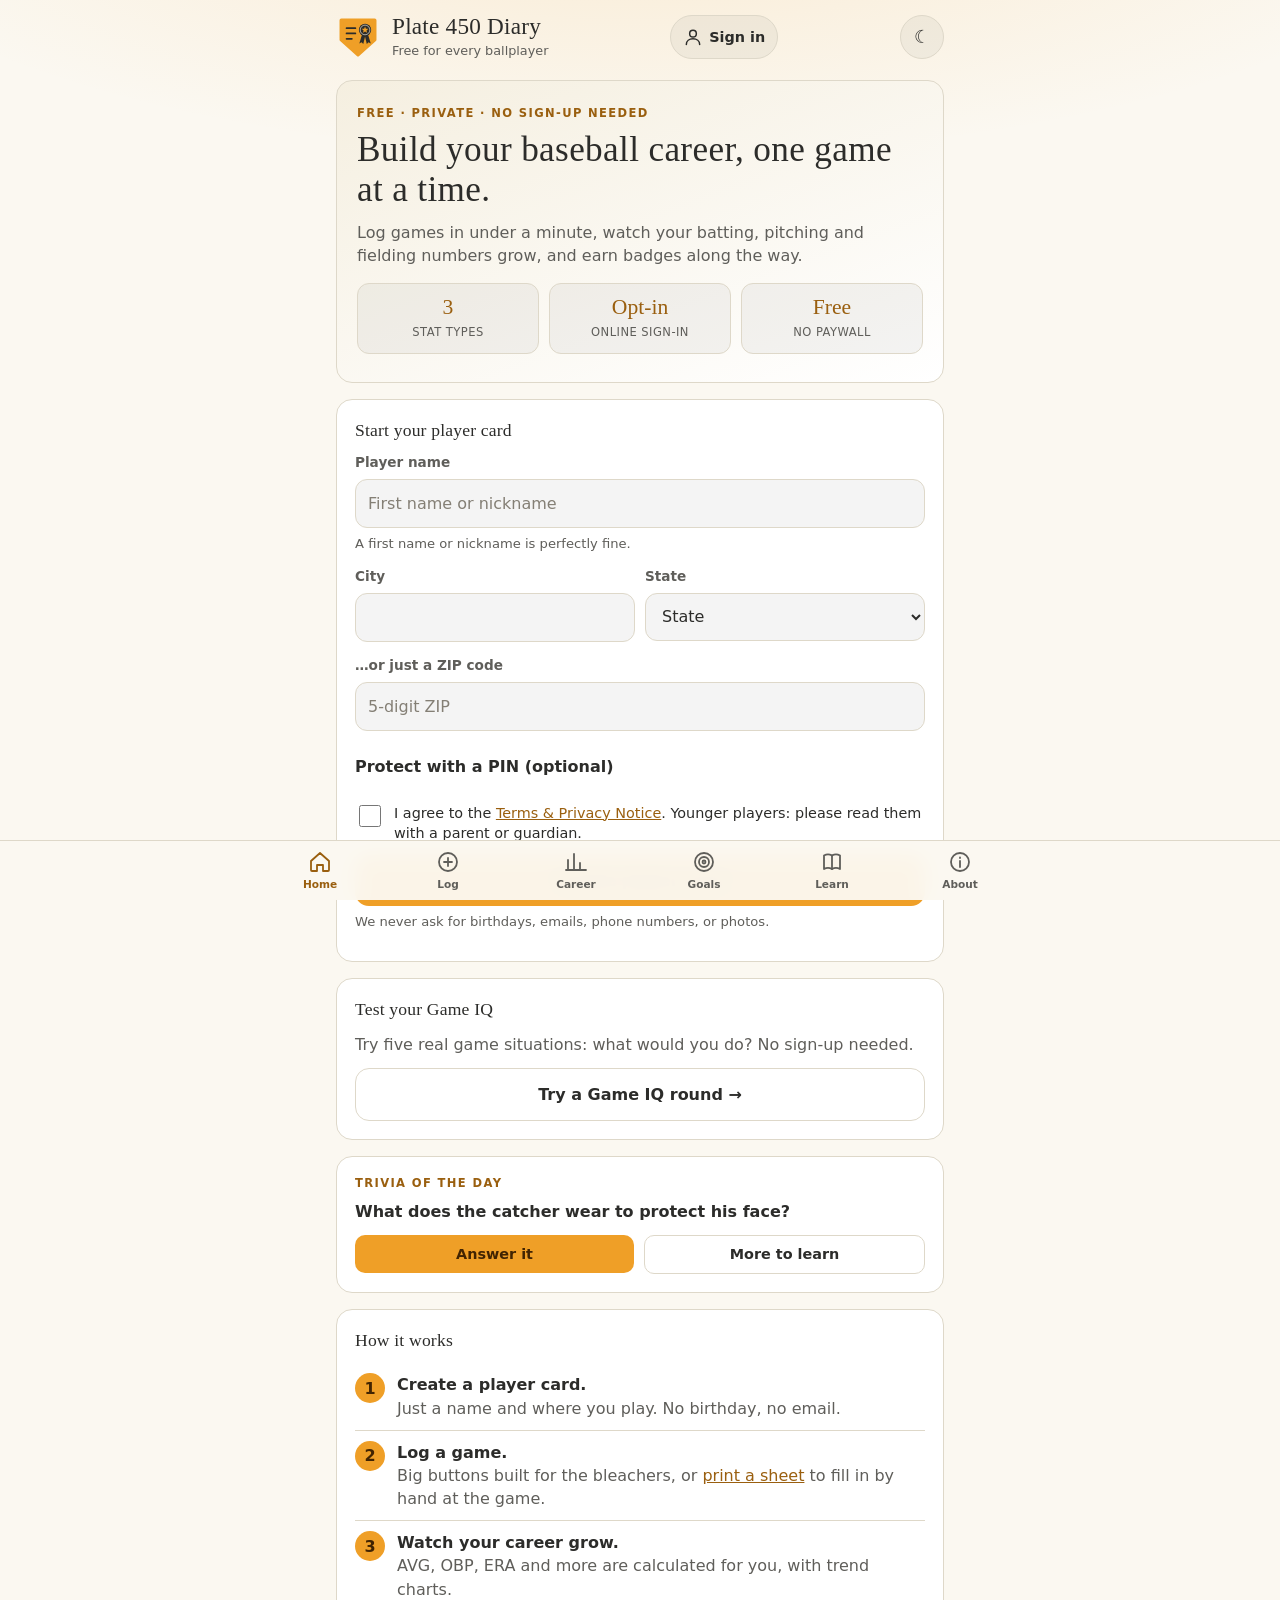
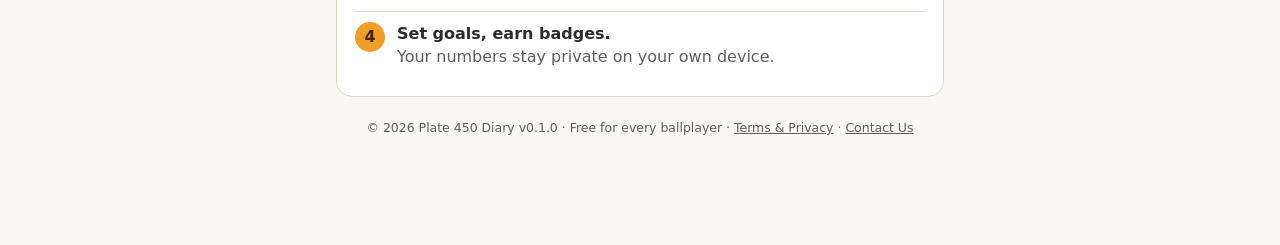
==== commit c243aac5: "Add files via upload" ====
--- a/index.html
+++ b/index.html
@@ -28,9 +28,10 @@
     <div class="top-row">
       <a class="brand" href="#home" aria-label="Plate 450 Diary, home">
         <img class="logo" src="brand/diary-mark.svg" width="44" height="44" alt="">
-        <span class="brand-text"><span class="h1" role="heading" aria-level="1">Plate 450 Diary</span><span class="tag">Free for every ballplayer</span></span>
+        <span class="brand-text"><span class="h1" role="heading" aria-level="1"><span class="nw">Plate 450</span> Diary</span><span class="tag">Free for every ballplayer</span></span>
       </a>
       <button class="who" id="who" data-action="open-players" hidden></button>
+      <button class="acct-btn" id="acct" data-action="acct" type="button" hidden aria-label="Parent or guardian sign-in"><svg viewBox="0 0 24 24" aria-hidden="true"><circle cx="12" cy="8" r="4"/><path d="M4 21c0-4.4 3.6-7 8-7s8 2.6 8 7"/></svg><span class="lbl">Sign in</span></button>
       <button class="theme-btn" id="theme-btn" data-action="theme-cycle" type="button" aria-label="Switch between light and dark mode"></button>
     </div>
     <div class="progress" id="progress" hidden>
--- a/css/style.css
+++ b/css/style.css
@@ -75,6 +75,14 @@
     color-scheme: light;
   }
 }
+.acct-btn { position: relative; background: var(--ov); border: 1px solid var(--line); color: var(--chalk); height: 44px; min-width: 44px; padding: 0 12px; border-radius: 999px; font: inherit; font-size: 0.9rem; font-weight: 600; cursor: pointer; flex: none; display: inline-flex; align-items: center; justify-content: center; gap: 6px; }
+.acct-btn svg { width: 20px; height: 20px; fill: none; stroke: currentColor; stroke-width: 1.8; stroke-linecap: round; flex: none; }
+.acct-btn .lbl { display: none; }
+@media (min-width: 560px) { .acct-btn .lbl { display: inline; } }
+.acct-btn[data-state=in]::after, .acct-btn[data-state=warn]::after { content: ''; position: absolute; top: 6px; right: 6px; width: 10px; height: 10px; border-radius: 50%; background: #2e9e5b; border: 2px solid var(--bg, #fff); }
+.acct-btn[data-state=warn]::after { background: #e0a100; }
+.nw { white-space: nowrap; }
+@media (max-width: 420px) { .top-row { gap: 8px; } .brand { gap: 8px; } .brand .logo { width: 36px; height: 36px; } .brand .tag { display: none; } .brand .h1 { font-size: 1.05rem; } .who { max-width: 28%; padding: 8px 10px; font-size: 0.85rem; } .theme-btn, .acct-btn { width: 40px; height: 40px; min-width: 40px; padding: 0; } }
 .theme-btn { background: var(--ov); border: 1px solid var(--line); color: var(--chalk); width: 44px; height: 44px; border-radius: 50%; font-size: 1.15rem; cursor: pointer; flex: none; display: grid; place-items: center; }
 html[data-theme=light] body, :root:not([data-theme=dark]) body { }
 
@@ -516,4 +524,15 @@
 
 table.ptable { width: 100%; border-collapse: collapse; font-size: 0.85rem; margin: 8px 0; }
 table.ptable th, table.ptable td { text-align: left; vertical-align: top; padding: 8px 6px; border-bottom: 1px solid var(--line); }
+table.ptable { table-layout: fixed; }
+table.ptable th, table.ptable td { white-space: normal; overflow-wrap: anywhere; position: static; background: transparent; }
+table.ptable th:nth-child(1), table.ptable td:nth-child(1) { width: 26%; font-weight: 600; }
+@media (max-width: 560px) {
+  table.ptable, table.ptable tbody, table.ptable tr, table.ptable td { display: block; width: 100%; }
+  table.ptable thead { position: absolute; width: 1px; height: 1px; overflow: hidden; clip: rect(0 0 0 0); }
+  table.ptable tr { border: 1px solid var(--line); border-radius: 12px; padding: 8px 12px; margin-bottom: 10px; }
+  table.ptable td { border: 0; padding: 4px 0; width: 100% !important; }
+  table.ptable td:nth-child(1) { font-size: 1rem; }
+  table.ptable td:nth-child(n+2)::before { content: attr(data-label); display: block; color: var(--muted); font-size: 0.7rem; text-transform: uppercase; letter-spacing: 0.04em; }
+}
 table.ptable th { color: var(--muted); font-size: 0.75rem; text-transform: uppercase; letter-spacing: 0.04em; }
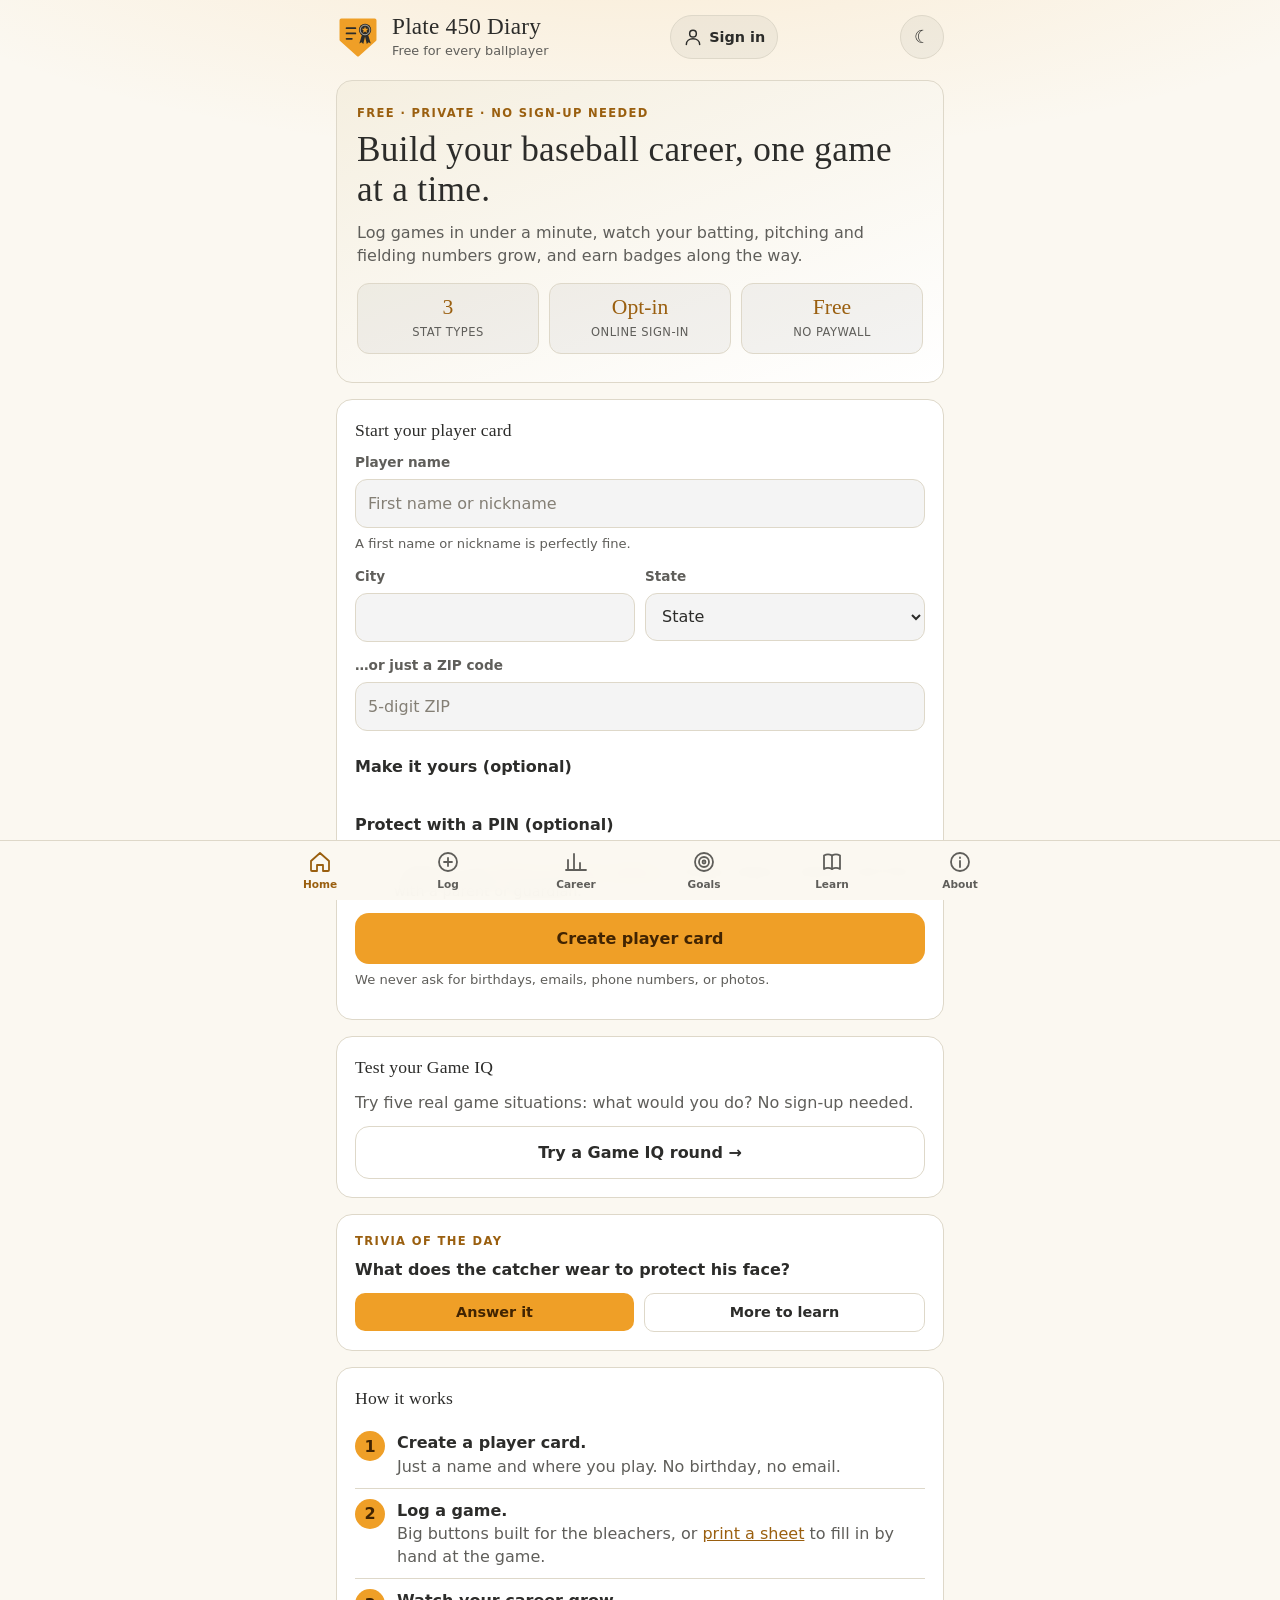
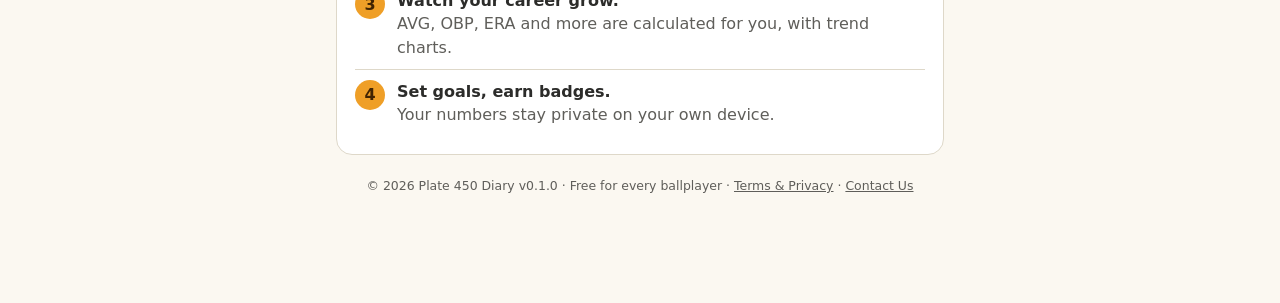
==== commit b5516344: "Add files via upload" ====
--- a/index.html
+++ b/index.html
@@ -34,9 +34,15 @@
       <button class="acct-btn" id="acct" data-action="acct" type="button" hidden aria-label="Parent or guardian sign-in"><svg viewBox="0 0 24 24" aria-hidden="true"><circle cx="12" cy="8" r="4"/><path d="M4 21c0-4.4 3.6-7 8-7s8 2.6 8 7"/></svg><span class="lbl">Sign in</span></button>
       <button class="theme-btn" id="theme-btn" data-action="theme-cycle" type="button" aria-label="Switch between light and dark mode"></button>
     </div>
-    <div class="progress" id="progress" hidden>
-      <div class="bar" role="progressbar" aria-valuemin="0" aria-valuemax="100" aria-valuenow="0" aria-label="Badges earned"><span id="bar-fill"></span></div>
-      <p id="bar-text">0 of 14 badges</p>
+    <div class="progress dual" id="progress" hidden>
+      <div class="pcol">
+        <div class="bar" id="bar-b" role="progressbar" aria-valuemin="0" aria-valuemax="100" aria-valuenow="0" aria-label="Badges earned"><span id="bar-fill"></span></div>
+        <p id="bar-text">0 of 14 badges</p>
+      </div>
+      <div class="pcol">
+        <div class="bar goals" id="bar-g" role="progressbar" aria-valuemin="0" aria-valuemax="100" aria-valuenow="0" aria-label="Goals reached"><span id="goal-fill"></span></div>
+        <p id="goal-text"><a href="#goals">Set a goal</a></p>
+      </div>
     </div>
   </header>
 
@@ -64,7 +70,6 @@
   <script src="js/brand.js"></script>
   <script src="js/app.js"></script>
   <script src="js/learn.js"></script>
-  <script src="js/studio.js"></script>
   <script src="js/plan.js"></script>
   <script src="js/cloud-config.js"></script>
   <script src="js/cloud.js"></script>
--- a/css/style.css
+++ b/css/style.css
@@ -536,3 +536,63 @@
   table.ptable td:nth-child(n+2)::before { content: attr(data-label); display: block; color: var(--muted); font-size: 0.7rem; text-transform: uppercase; letter-spacing: 0.04em; }
 }
 table.ptable th { color: var(--muted); font-size: 0.75rem; text-transform: uppercase; letter-spacing: 0.04em; }
+
+/* ---------- collapsible sections ---------- */
+.fold { margin: 0; }
+.fold > summary { list-style: none; display: flex; align-items: center; gap: 10px; cursor: pointer; min-height: 44px; font-family: var(--display); font-weight: 700; font-size: 1.1rem; }
+.fold > summary::-webkit-details-marker { display: none; }
+.fold-t { flex: 1; min-width: 0; }
+.fold-n { color: var(--muted); font-family: var(--body); font-weight: 600; font-size: 0.82rem; white-space: nowrap; }
+.fold-i { width: 10px; height: 10px; border-right: 2px solid var(--muted); border-bottom: 2px solid var(--muted); transform: rotate(45deg); transition: transform 0.15s; margin: 0 4px 3px 2px; flex: none; }
+.fold[open] > summary > .fold-i { transform: rotate(-135deg); margin-top: 6px; }
+.fold-b { padding-top: 4px; }
+.fold-card { padding-top: 6px; padding-bottom: 8px; }
+.fold-sub { border-top: 1px solid var(--line); margin-top: 4px; }
+.fold-sub > summary { font-size: 1rem; }
+.fold-tools { justify-content: flex-end; margin: 2px 0 4px; }
+.plain p { margin: 0 0 8px; line-height: 1.5; }
+.plain p:last-child { margin-bottom: 0; }
+.chg { margin: 0; padding-left: 18px; line-height: 1.5; }
+.chg li { margin: 0 0 8px; }
+.plan-top { margin-bottom: 8px; }
+@media (prefers-reduced-motion: reduce) { .fold-i { transition: none; } }
+
+/* ---------- two progress bars in the header ---------- */
+.progress.dual { display: grid; grid-template-columns: 1fr 1fr; gap: 14px; }
+.progress.dual .pcol { min-width: 0; }
+.progress.dual .bar { height: 10px; box-shadow: inset 0 1px 2px rgba(0, 0, 0, 0.25); }
+.progress.dual .bar span { border-radius: 999px; background: linear-gradient(90deg, #f5b94f, var(--gold-bg)); transition: width 0.6s cubic-bezier(0.2, 0.8, 0.2, 1); }
+.progress.dual .bar.goals span { background: repeating-linear-gradient(135deg, var(--good) 0 6px, color-mix(in srgb, var(--good) 70%, #fff) 6px 12px); }
+.progress.dual p { white-space: nowrap; overflow: hidden; text-overflow: ellipsis; }
+.progress.dual #bar-text::before { content: "\1F3C5\00a0"; }
+.progress.dual #goal-text::before { content: "\1F3AF\00a0"; }
+.progress.dual #goal-text a { color: var(--gold); font-weight: 600; }
+.ico { width: 20px; height: 20px; fill: none; stroke: currentColor; stroke-width: 1.7; stroke-linecap: round; stroke-linejoin: round; vertical-align: -4px; margin-right: 4px; }
+.share-scene { display: block; width: 120px; height: 70px; margin: 0 auto 4px; }
+@media (prefers-reduced-motion: reduce) { .progress.dual .bar span { transition: none; } }
+
+/* ---------- player card: team color, jersey chip, swatches ---------- */
+.hero.team { border-left: 6px solid var(--team, var(--gold)); position: relative; }
+.jchip { position: absolute; top: 14px; right: 14px; background: var(--team, var(--gold)); color: #1a1a18; font-weight: 800; font-size: 0.9rem; padding: 4px 12px; border-radius: 999px; }
+.swatches { border: 0; margin: 4px 0 8px; padding: 0; display: flex; flex-wrap: wrap; gap: 10px; align-items: center; }
+.swatches legend { font-weight: 600; font-size: 0.9rem; margin-bottom: 6px; padding: 0; }
+.sw { position: relative; display: inline-block; cursor: pointer; }
+.sw input { position: absolute; opacity: 0; width: 100%; height: 100%; margin: 0; cursor: pointer; }
+.sw span { display: block; width: 40px; height: 40px; border-radius: 50%; border: 3px solid var(--line); }
+.sw input:checked + span { border-color: var(--chalk); box-shadow: 0 0 0 2px var(--bg), 0 0 0 4px var(--chalk); }
+.sw input:focus-visible + span { outline: 3px solid var(--gold); outline-offset: 3px; }
+
+/* ---------- save-game celebration ---------- */
+.modal { position: relative; }
+.confetti { position: absolute; inset: 0; overflow: hidden; pointer-events: none; border-radius: inherit; }
+.confetti i { position: absolute; top: -12px; width: 9px; height: 14px; border-radius: 2px; opacity: 0; animation: confetti-fall 2.4s ease-in forwards; }
+@keyframes confetti-fall { 0% { opacity: 1; transform: translateY(0) rotate(0); } 100% { opacity: 0; transform: translateY(420px) rotate(540deg); } }
+.cheers { list-style: none; margin: 12px 0 0; padding: 0; display: grid; gap: 8px; }
+.cheers li { display: flex; gap: 10px; align-items: center; background: var(--tint); border-radius: 12px; padding: 10px 12px; }
+.cheers li span { font-size: 1.4rem; }
+@media (prefers-reduced-motion: reduce) { .confetti { display: none; } .celebrate { animation: none !important; } }
+
+/* ---------- My Idol poster ---------- */
+.idol .poster { position: relative; text-align: center; padding: 22px 14px 16px; border-radius: 10px; background: var(--card2); border: 2px solid var(--team, var(--gold)); transform: rotate(-1deg); box-shadow: 0 3px 8px rgba(0,0,0,.25); }
+.idol .poster h3 { margin: 4px 0 8px; font-size: 1.4rem; }
+.idol .poster .pin { position: absolute; top: -7px; left: 50%; width: 14px; height: 14px; margin-left: -7px; border-radius: 50%; background: var(--team, var(--gold)); box-shadow: 0 1px 3px rgba(0,0,0,.4); }
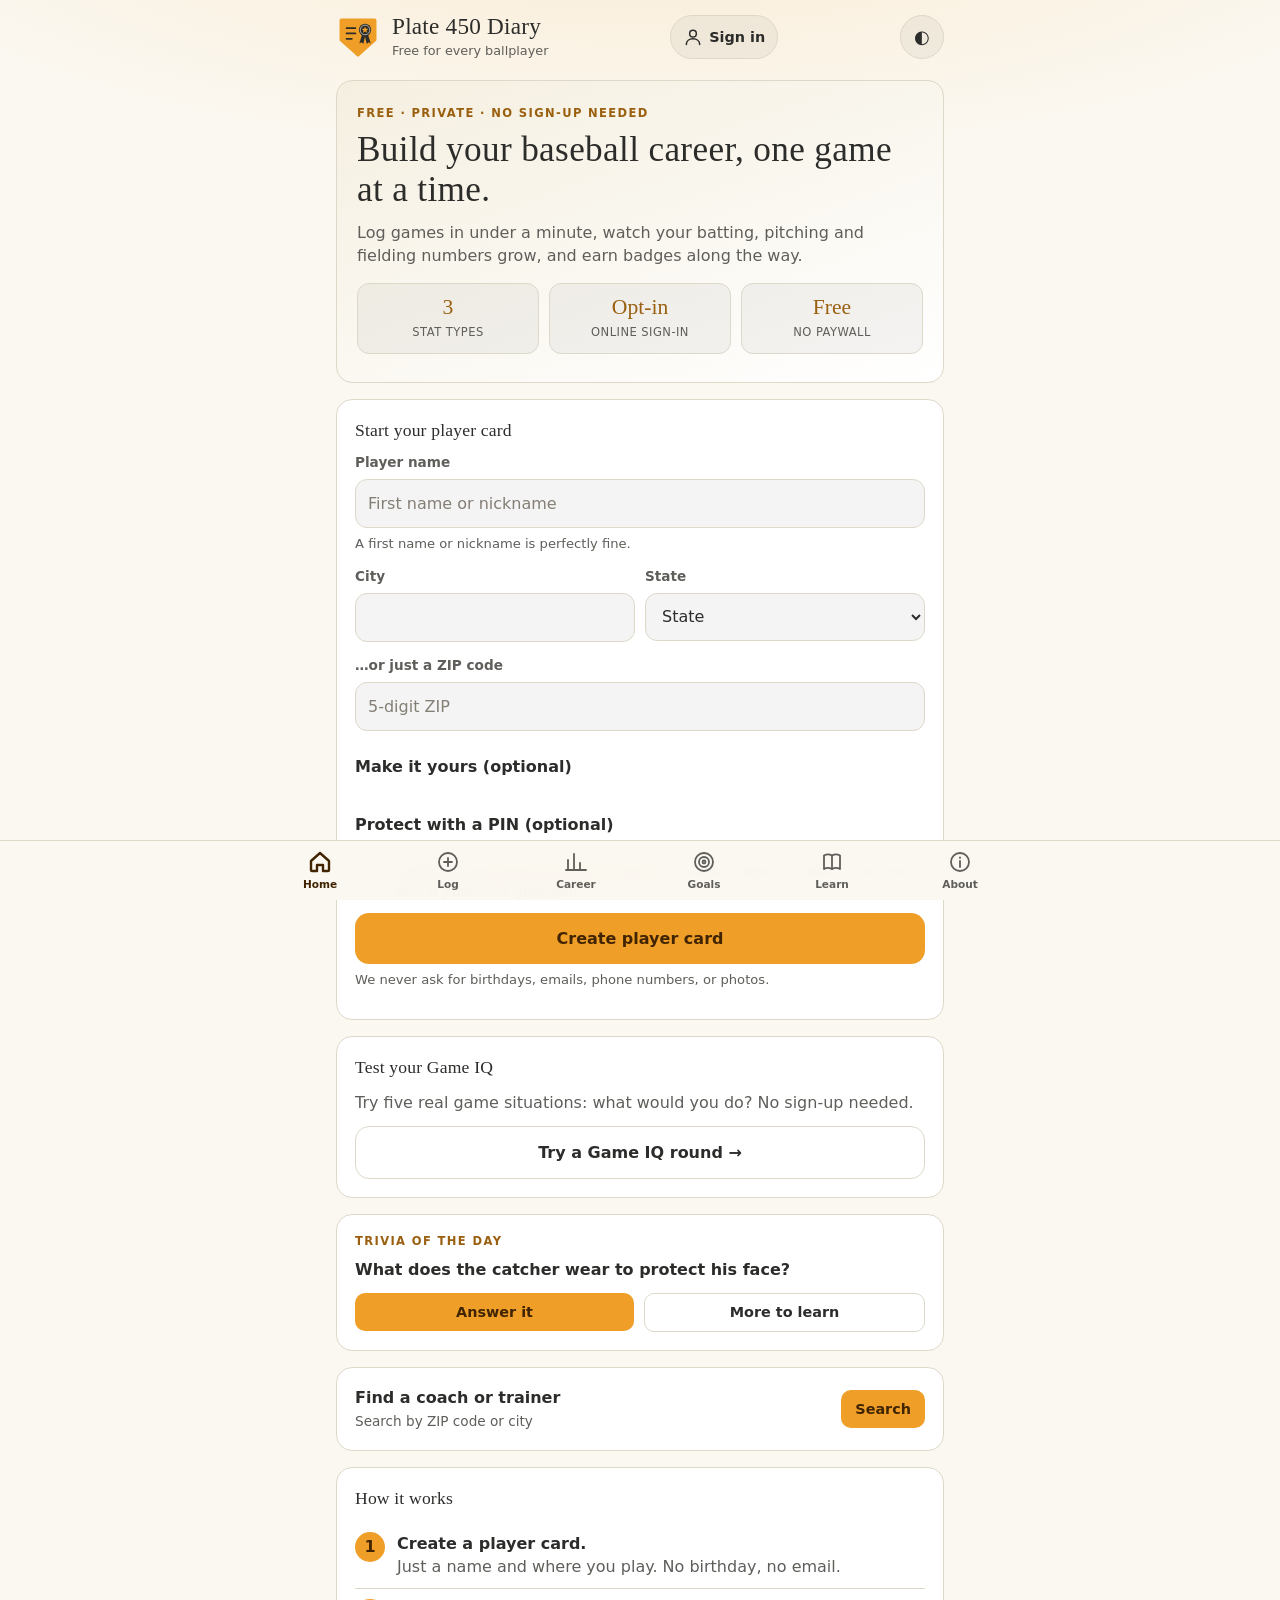
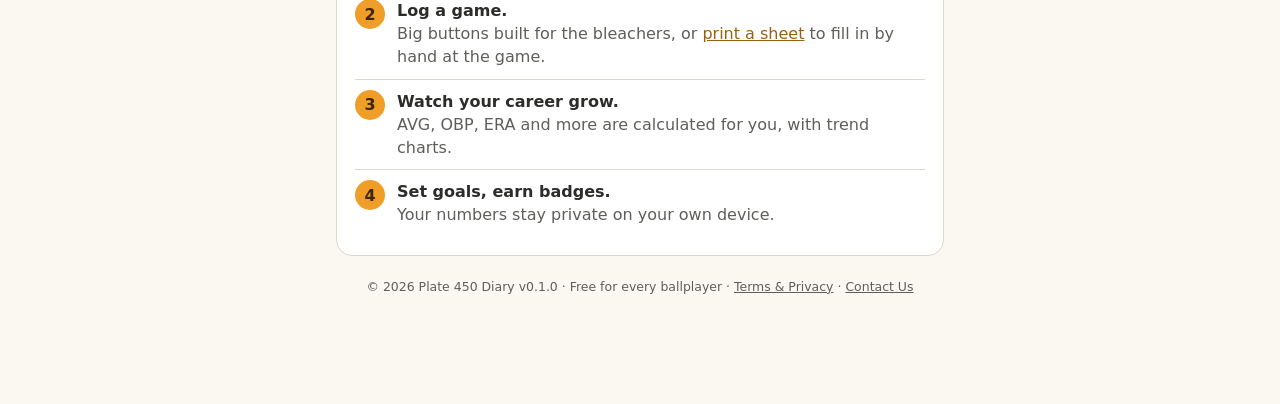
==== commit 6109f54b: "Add files via upload" ====
--- a/index.html
+++ b/index.html
@@ -63,6 +63,8 @@
   <noscript><p style="padding:24px;color:#f4f1e8">Plate 450 Diary needs JavaScript to run. Nothing is sent anywhere – your stats stay in your browser.</p></noscript>
 
   <script src="js/stats.js"></script>
+  <script src="js/qr.js"></script>
+  <script src="js/matchcore.js"></script>
   <script src="js/sim.js"></script>
   <script src="content/content.js"></script>
   <script src="js/review.js"></script>
@@ -71,6 +73,7 @@
   <script src="js/app.js"></script>
   <script src="js/learn.js"></script>
   <script src="js/plan.js"></script>
+  <script src="js/matchup.js"></script>
   <script src="js/cloud-config.js"></script>
   <script src="js/cloud.js"></script>
 </body>
--- a/css/style.css
+++ b/css/style.css
@@ -593,6 +593,83 @@
 @media (prefers-reduced-motion: reduce) { .confetti { display: none; } .celebrate { animation: none !important; } }
 
 /* ---------- My Idol poster ---------- */
-.idol .poster { position: relative; text-align: center; padding: 22px 14px 16px; border-radius: 10px; background: var(--card2); border: 2px solid var(--team, var(--gold)); transform: rotate(-1deg); box-shadow: 0 3px 8px rgba(0,0,0,.25); }
-.idol .poster h3 { margin: 4px 0 8px; font-size: 1.4rem; }
-.idol .poster .pin { position: absolute; top: -7px; left: 50%; width: 14px; height: 14px; margin-left: -7px; border-radius: 50%; background: var(--team, var(--gold)); box-shadow: 0 1px 3px rgba(0,0,0,.4); }
+
+/* ---------- tabs: bigger words, clear highlight ---------- */
+.seg button { font-size: 1rem; min-height: 48px; letter-spacing: 0.01em; }
+.seg button[aria-pressed=true] { background: var(--gold); color: #1a1a18; box-shadow: none; }
+.card.install { border-left: 6px solid var(--gold); }
+.card.install .steps { margin: 6px 0 0; }
+
+/* ---------- My Idol: matte pixel-weave canvas (replaces the tilted poster) ---------- */
+.idol { --mat1: #4A4741; --mat2: #423F3A; --cv1: #33312D; --cv2: #2C2A27; --ink: #F5EFE0; --lab: var(--team, var(--gold)); }
+html[data-theme=light] .idol { --mat1: #D9CDB0; --mat2: #D0C3A4; --cv1: #F1E8D2; --cv2: #E9DFC6; --ink: #2C2C2A; --lab: #8A5200; }
+@media (prefers-color-scheme: light) { :root:not([data-theme=dark]) .idol { --mat1: #D9CDB0; --mat2: #D0C3A4; --cv1: #F1E8D2; --cv2: #E9DFC6; --ink: #2C2C2A; --lab: #8A5200; } }
+.idol-mat { padding: 16px; background-color: var(--mat1); background-image: conic-gradient(var(--mat1) 25%, var(--mat2) 0 50%, var(--mat1) 0 75%, var(--mat2) 0); background-size: 8px 8px; }
+.idol-frame { border: 4px solid var(--team, var(--gold)); }
+.idol-canvas { text-align: center; padding: 28px 12px 22px; background-color: var(--cv1); background-image: conic-gradient(var(--cv1) 25%, var(--cv2) 0 50%, var(--cv1) 0 75%, var(--cv2) 0); background-size: 6px 6px; }
+.idol-canvas .eyebrow { color: var(--lab); letter-spacing: 0.2em; margin: 0; }
+.idol-canvas h3 { font-family: var(--display); font-size: 1.7rem; line-height: 1.15; color: var(--ink); margin: 8px 0 6px; overflow-wrap: anywhere; }
+.idol-rule { width: 48px; height: 4px; background: var(--team, var(--gold)); margin: 10px auto 12px; }
+.idol-tag { display: inline-block; background: #EF9F27; color: #2a1700; font-weight: 600; font-size: 0.8rem; letter-spacing: 0.12em; padding: 4px 16px; }
+
+/* ---------- bottom nav: stronger selected tab in light mode ---------- */
+html[data-theme=light] .tabs a[aria-current=page], html[data-theme=light] nav.tabs [aria-current=page] { color: #412402; font-weight: 700; }
+html[data-theme=light] .tabs a[aria-current=page] svg, html[data-theme=light] nav.tabs [aria-current=page] svg { stroke: #412402; stroke-width: 2.4; }
+@media (prefers-color-scheme: light) {
+  :root:not([data-theme=dark]) .tabs a[aria-current=page], :root:not([data-theme=dark]) nav.tabs [aria-current=page] { color: #412402; font-weight: 700; }
+  :root:not([data-theme=dark]) .tabs a[aria-current=page] svg, :root:not([data-theme=dark]) nav.tabs [aria-current=page] svg { stroke: #412402; stroke-width: 2.4; }
+}
+
+/* Share pop-up */
+.modal-x { position: absolute; top: 6px; right: 8px; width: 44px; height: 44px; border: 0; background: transparent; color: var(--chalk); font-size: 30px; line-height: 1; cursor: pointer; border-radius: 12px; }
+.modal-x:hover { background: rgba(127,127,127,.15); }
+.modal:has(.share-h) { padding: 12px 16px 16px; }
+.share-h { margin: 0 44px 8px 0; font-size: 1.2rem; }
+.share-ctl { display: flex; align-items: center; gap: 10px; margin-bottom: 8px; }
+.share-ctl label { white-space: nowrap; font-weight: 600; font-size: 0.92rem; }
+.share-ctl select { flex: 1; min-width: 0; }
+.modal:has(.share-h) .check { margin-bottom: 8px; }
+.modal:has(.share-h) .hint { margin: 0 0 8px; text-align: center; font-size: 0.78rem; }
+.share-url { position: absolute; left: -9999px; width: 1px; height: 1px; opacity: 0; }
+.share-canvas { width: auto; max-width: 100%; max-height: max(230px, calc(100vh - 330px)); margin: 2px auto 8px; }
+.share-actions { display: grid; grid-template-columns: repeat(3, minmax(0, 1fr)); gap: 8px; }
+.share-actions .btn { min-height: 40px; height: 40px; padding: 0 6px; font-size: 0.85rem; white-space: nowrap; }
+
+/* Match Up */
+.match-card { border-color: var(--gold); }
+.door { display: flex; align-items: center; gap: 14px; text-decoration: none; color: inherit; }
+.door-ico { font-size: 1.8rem; line-height: 1; }
+.door-txt { display: flex; flex-direction: column; gap: 2px; flex: 1; min-width: 0; }
+.door-go { font-size: 1.8rem; color: var(--gold); }
+.link.back { display: inline-block; margin: 0 0 10px; }
+.mu-table { width: 100%; border-collapse: collapse; table-layout: fixed; }
+.mu-table th, .mu-table td { padding: 10px 6px; text-align: center; border-bottom: 1px solid var(--line); font-size: 0.95rem; overflow-wrap: anywhere; }
+.mu-table thead th { font-size: 0.72rem; color: var(--muted); text-transform: uppercase; letter-spacing: 0.04em; font-weight: 700; }
+.mu-table tbody th { text-align: left; width: 22%; color: var(--muted); font-size: 0.78rem; text-transform: uppercase; letter-spacing: 0.04em; }
+.mu-table td b { font-family: var(--display); font-weight: 400; font-size: 1.2rem; }
+.mu-table .mu-note td { border-bottom: 1px solid var(--line); padding: 2px 6px 10px; font-size: 0.85rem; color: var(--muted); }
+.mu-table tr:has(+ .mu-note) > * { border-bottom: 0; }
+.mu-lead { background: rgba(239,159,39,0.22); box-shadow: inset 0 0 0 2px #EF9F27; border-radius: 10px; }
+.mu-arrow { display: inline-block; font-size: 0.8rem; margin-right: 4px; }
+.mu-arrow.good { color: var(--gold); }
+.mu-arrow.flat, .mu-arrow.same { color: var(--muted); }
+.lvl-line { font-family: var(--display); font-size: 1.25rem; margin: 4px 0; color: var(--gold); }
+.mu-hid { margin: 6px 4px 14px; }
+.mu-stats { border: 0; padding: 0; margin: 0 0 14px; }
+.mu-stats legend { font-weight: 700; margin-bottom: 6px; padding: 0; }
+.mu-pick { display: flex; align-items: center; gap: 8px; padding: 6px 0; }
+.mu-msg { width: 100%; font: inherit; background: var(--ov); color: inherit; border: 1px solid var(--line); border-radius: 10px; padding: 10px; margin: 10px 0; resize: none; }
+.mu-actions { display: grid; grid-template-columns: repeat(auto-fit, minmax(110px, 1fr)); gap: 8px; }
+.mu-actions .btn { min-height: 40px; padding: 8px 6px; font-size: 0.9rem; }
+.mu-prev { margin: 0 0 8px; font-size: 1.05rem; }
+.mu-prevstats { margin-top: 8px; grid-template-columns: repeat(auto-fit, minmax(80px, 1fr)); }
+.mu-friends { list-style: none; margin: 0; padding: 0; }
+.mu-friends li { display: flex; justify-content: space-between; align-items: center; gap: 10px; padding: 10px 0; border-bottom: 1px solid var(--line); }
+.mu-fn { display: flex; flex-direction: column; min-width: 0; }
+.mu-grow { font-weight: 700; margin: 0 0 10px; }
+.qr-box { display: flex; justify-content: center; margin: 10px 0; }
+.qr-box svg { max-width: 100%; height: auto; border-radius: 8px; }
+.chip.feat { background: rgba(239,159,39,0.22); border-color: #EF9F27; font-weight: 700; }
+.listing.featured { border-color: #EF9F27; }
+.heart { background: none; border: 0; font-size: 1.5rem; line-height: 1; color: var(--gold); cursor: pointer; padding: 4px 6px; min-width: 44px; min-height: 44px; }
+.dir-count { margin: 4px 2px 10px; }
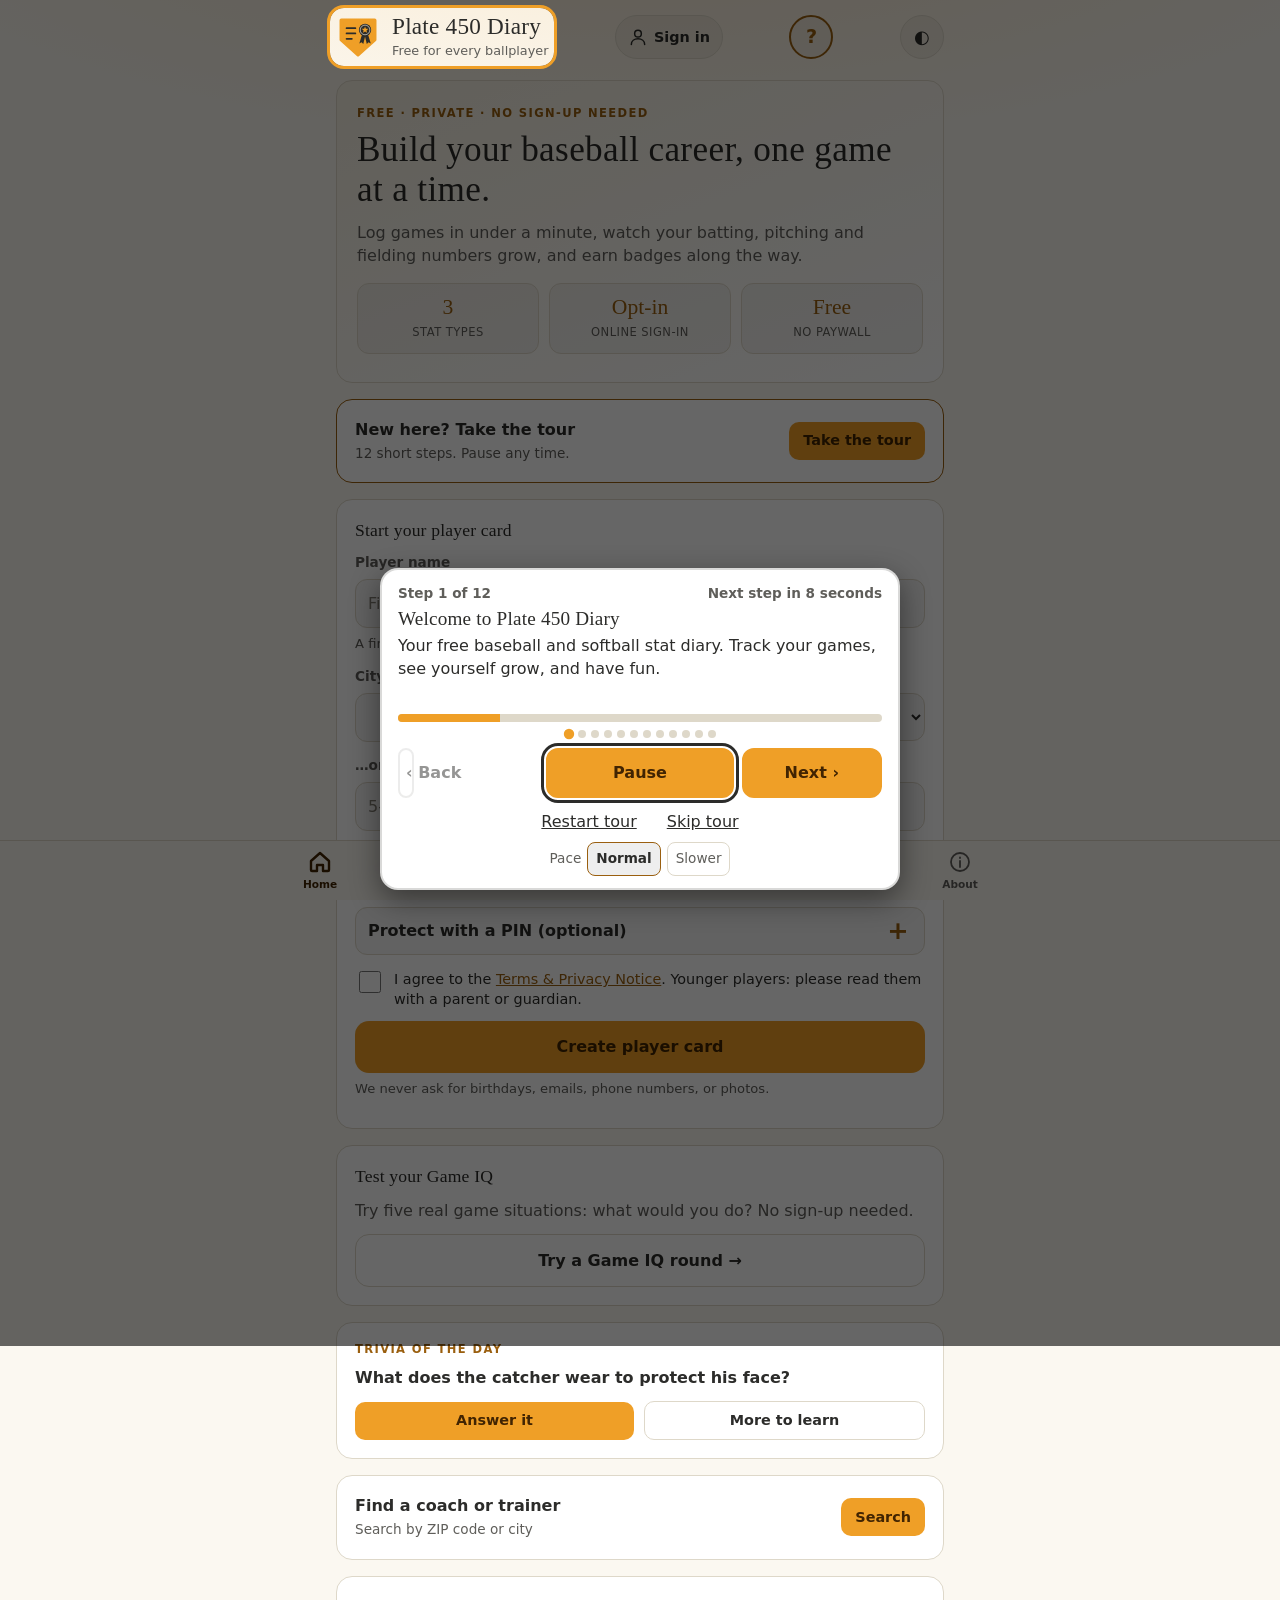
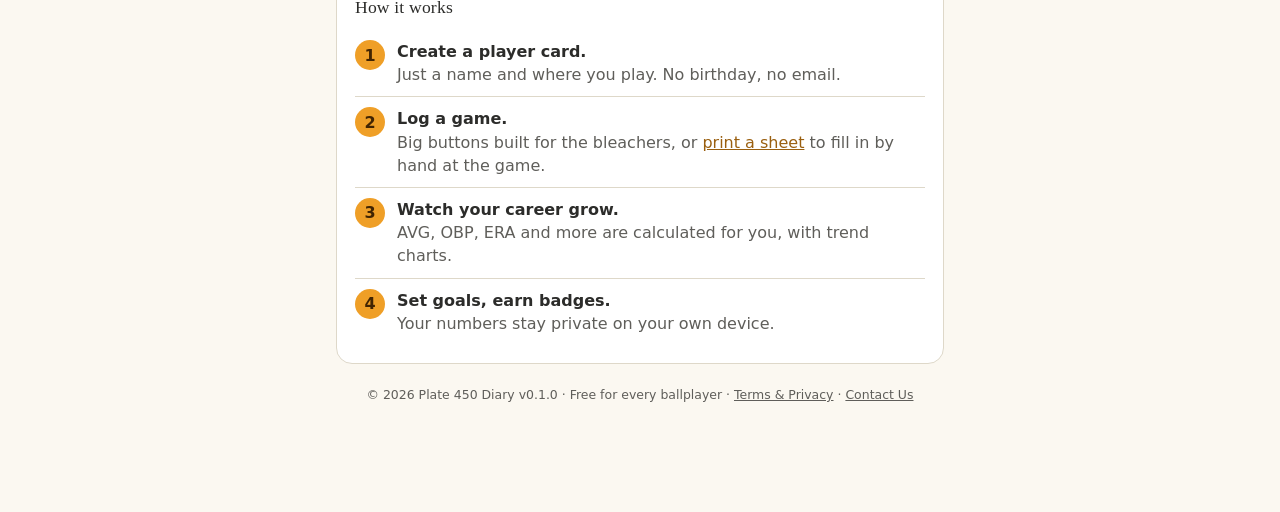
==== commit 9886e82f: "Add files via upload" ====
--- a/index.html
+++ b/index.html
@@ -32,6 +32,7 @@
       </a>
       <button class="who" id="who" data-action="open-players" hidden></button>
       <button class="acct-btn" id="acct" data-action="acct" type="button" hidden aria-label="Parent or guardian sign-in"><svg viewBox="0 0 24 24" aria-hidden="true"><circle cx="12" cy="8" r="4"/><path d="M4 21c0-4.4 3.6-7 8-7s8 2.6 8 7"/></svg><span class="lbl">Sign in</span></button>
+      <button class="tour-btn" id="tourbtn" data-action="tour-start" type="button" aria-label="Take the guided tour">?</button>
       <button class="theme-btn" id="theme-btn" data-action="theme-cycle" type="button" aria-label="Switch between light and dark mode"></button>
     </div>
     <div class="progress dual" id="progress" hidden>
@@ -74,6 +75,7 @@
   <script src="js/learn.js"></script>
   <script src="js/plan.js"></script>
   <script src="js/matchup.js"></script>
+  <script src="js/tour.js"></script>
   <script src="js/cloud-config.js"></script>
   <script src="js/cloud.js"></script>
 </body>
--- a/css/style.css
+++ b/css/style.css
@@ -82,7 +82,7 @@
 .acct-btn[data-state=in]::after, .acct-btn[data-state=warn]::after { content: ''; position: absolute; top: 6px; right: 6px; width: 10px; height: 10px; border-radius: 50%; background: #2e9e5b; border: 2px solid var(--bg, #fff); }
 .acct-btn[data-state=warn]::after { background: #e0a100; }
 .nw { white-space: nowrap; }
-@media (max-width: 420px) { .top-row { gap: 8px; } .brand { gap: 8px; } .brand .logo { width: 36px; height: 36px; } .brand .tag { display: none; } .brand .h1 { font-size: 1.05rem; } .who { max-width: 28%; padding: 8px 10px; font-size: 0.85rem; } .theme-btn, .acct-btn { width: 40px; height: 40px; min-width: 40px; padding: 0; } }
+@media (max-width: 420px) { .top-row { gap: 8px; } .brand { gap: 8px; } .brand .logo { width: 36px; height: 36px; } .brand .tag { display: none; } .brand .h1 { font-size: 1.05rem; } .who { max-width: 28%; padding: 8px 10px; font-size: 0.85rem; } .theme-btn, .acct-btn, .tour-btn { width: 40px; height: 40px; min-width: 40px; padding: 0; } }
 .theme-btn { background: var(--ov); border: 1px solid var(--line); color: var(--chalk); width: 44px; height: 44px; border-radius: 50%; font-size: 1.15rem; cursor: pointer; flex: none; display: grid; place-items: center; }
 html[data-theme=light] body, :root:not([data-theme=dark]) body { }
 
@@ -207,10 +207,12 @@
 .steppers { display: grid; grid-template-columns: 1fr 1fr; gap: 10px; }
 .stepper { background: var(--ov); border: 1px solid var(--line); border-radius: 14px; padding: 10px; }
 .stepper label { margin: 0 0 6px; text-align: center; }
-.stepper .ctl { display: grid; grid-template-columns: 44px 1fr 44px; gap: 6px; align-items: center; }
-.stepper button { height: 44px; border: 0; border-radius: 10px; background: var(--card2); color: var(--chalk); font-size: 1.5rem; font-weight: 700; cursor: pointer; line-height: 1; }
+.stepper .ctl { display: grid; grid-template-columns: 1fr 46px; grid-template-rows: 25px 25px; gap: 2px 6px; align-items: stretch; }
+.stepper button { height: 25px; padding: 0; border: 0; border-radius: 8px; background: var(--card2); color: var(--chalk); font-size: 13px; font-weight: 700; cursor: pointer; line-height: 1; }
+.stepper button[data-d="1"] { grid-column: 2; grid-row: 1; }
+.stepper button[data-d="-1"] { grid-column: 2; grid-row: 2; }
 .stepper button:active { background: var(--clay); color: var(--clay-ink); }
-.stepper input { text-align: center; font-weight: 800; font-size: 1.2rem; padding: 6px; min-height: 44px; -moz-appearance: textfield; }
+.stepper input { grid-column: 1; grid-row: 1 / 3; width: 100%; height: 52px; text-align: center; font-weight: 800; font-size: 1.7rem; padding: 6px; min-height: 52px; -moz-appearance: textfield; }
 .stepper input::-webkit-outer-spin-button, .stepper input::-webkit-inner-spin-button { -webkit-appearance: none; margin: 0; }
 .stepper.wide { grid-column: 1 / -1; }
 
@@ -376,9 +378,9 @@
 .fi-x { align-self: end; min-height: 48px; }
 .steppers.three { grid-template-columns: repeat(3, 1fr); gap: 8px; }
 .steppers.three .stepper { padding: 8px 6px; }
-.steppers.three .ctl { grid-template-columns: 1fr 1fr; gap: 6px; }
-.steppers.three .ctl input { grid-column: 1 / -1; order: -1; }
-.steppers.three .stepper button { height: 40px; }
+.steppers.three .ctl { grid-template-columns: 1fr 1fr; grid-template-rows: auto; gap: 6px; }
+.steppers.three .ctl input { grid-column: 1 / -1; grid-row: auto; order: -1; font-size: 1.4rem; height: 48px; min-height: 48px; }
+.steppers.three .stepper button[data-d] { height: 36px; grid-column: auto; grid-row: auto; }
 .ps-inn { margin-top: 2px; }
 .ps-inn th, .ps-inn td { height: 0.255in; }
 .ps-inn thead th { height: 0.22in; }
@@ -389,7 +391,12 @@
 .pid { font-family: ui-monospace, Menlo, Consolas, monospace; letter-spacing: 0.08em; color: var(--gold); font-weight: 700; }
 .recovery { font-family: ui-monospace, Menlo, Consolas, monospace; font-size: 1.6rem; letter-spacing: 0.1em; text-align: center; color: var(--gold); background: var(--ov2); border-radius: 14px; padding: 16px 8px; margin: 12px 0; user-select: all; }
 .pin-opt { margin: 4px 0 14px; }
-.pin-opt summary { cursor: pointer; font-weight: 600; min-height: 44px; display: flex; align-items: center; }
+.pin-opt summary { cursor: pointer; font-weight: 700; min-height: 48px; display: flex; align-items: center; justify-content: space-between; gap: 10px; list-style: none; padding: 0 12px; background: var(--ov); border: 1px solid var(--line); border-radius: 12px; }
+.pin-opt summary::-webkit-details-marker { display: none; }
+.pin-opt .tog { font-size: 1.6rem; line-height: 1; font-weight: 700; color: var(--gold); width: 28px; text-align: center; }
+.pin-opt .tog::before { content: "+"; }
+.pin-opt[open] .tog::before { content: "\2212"; }
+.pin-opt[open] summary { margin-bottom: 12px; }
 .check.agree { align-items: flex-start; font-weight: 500; }
 .check.agree span { line-height: 1.4; }
 .player-pick { display: flex; flex-direction: column; align-items: center; gap: 2px; }
@@ -573,7 +580,7 @@
 
 /* ---------- player card: team color, jersey chip, swatches ---------- */
 .hero.team { border-left: 6px solid var(--team, var(--gold)); position: relative; }
-.jchip { position: absolute; top: 14px; right: 14px; background: var(--team, var(--gold)); color: #1a1a18; font-weight: 800; font-size: 0.9rem; padding: 4px 12px; border-radius: 999px; }
+.jchip { text-decoration: none; position: absolute; top: 14px; right: 14px; background: var(--team, var(--gold)); color: #1a1a18; font-weight: 800; font-size: 0.9rem; padding: 4px 12px; border-radius: 999px; }
 .swatches { border: 0; margin: 4px 0 8px; padding: 0; display: flex; flex-wrap: wrap; gap: 10px; align-items: center; }
 .swatches legend { font-weight: 600; font-size: 0.9rem; margin-bottom: 6px; padding: 0; }
 .sw { position: relative; display: inline-block; cursor: pointer; }
@@ -673,3 +680,75 @@
 .listing.featured { border-color: #EF9F27; }
 .heart { background: none; border: 0; font-size: 1.5rem; line-height: 1; color: var(--gold); cursor: pointer; padding: 4px 6px; min-width: 44px; min-height: 44px; }
 .dir-count { margin: 4px 2px 10px; }
+
+/* ---------- guided tour ---------- */
+.tour-btn { background: var(--ov); border: 2px solid var(--gold); color: var(--gold); width: 44px; height: 44px; border-radius: 50%; font: inherit; font-size: 1.2rem; font-weight: 700; cursor: pointer; flex: none; display: grid; place-items: center; }
+html.tour-lock, html.tour-lock body { overflow: hidden; }
+#tour { position: fixed; inset: 0; z-index: 3000; }
+.tour-shield { position: absolute; inset: 0; background: transparent; }
+.tour-shield.dim { background: rgba(0, 0, 0, 0.6); }
+.tour-hole { position: fixed; border-radius: 14px; outline: 3px solid #EF9F27; box-shadow: 0 0 0 100vmax rgba(0, 0, 0, 0.6); pointer-events: none; transition: top .35s ease, left .35s ease, width .35s ease, height .35s ease; }
+.tour-rm .tour-hole { transition: none; }
+.tour-card { position: fixed; left: max(10px, env(safe-area-inset-left, 0px)); right: max(10px, env(safe-area-inset-right, 0px)); margin: 0 auto; max-width: 520px; background: var(--card); color: var(--chalk); border: 2px solid var(--line2, var(--line)); border-radius: 18px; padding: 14px 16px 12px; box-shadow: 0 10px 30px rgba(0, 0, 0, 0.45); max-height: calc(100vh - 20px); max-height: calc(100dvh - 20px); overflow-y: auto; }
+.tour-card[data-pos=bottom] { bottom: calc(10px + env(safe-area-inset-bottom, 0px)); }
+.tour-card[data-pos=top] { top: calc(10px + env(safe-area-inset-top, 0px)); }
+.tour-meta { display: flex; justify-content: space-between; gap: 8px; font-size: 0.85rem; font-weight: 600; color: var(--muted); margin-bottom: 4px; }
+.tour-card h2 { font-family: var(--display); font-size: 1.2rem; margin: 0 0 4px; outline: none; }
+.tour-card p { margin: 0; font-size: 1rem; line-height: 1.45; min-height: 4.4em; }
+.tour-bar { height: 8px; background: var(--line); border-radius: 4px; margin: 10px 0 8px; overflow: hidden; }
+.tour-bar span { display: block; height: 100%; width: 0; background: #EF9F27; }
+.tour-dots { display: flex; gap: 5px; justify-content: center; margin-bottom: 10px; }
+.tour-dots span { width: 8px; height: 8px; border-radius: 50%; background: var(--line); }
+.tour-dots span.seen { background: var(--muted); }
+.tour-dots span.now { background: #EF9F27; transform: scale(1.3); }
+.tour-ctl { display: grid; grid-template-columns: minmax(0, 1.05fr) minmax(0, 1.4fr) minmax(0, 1.05fr); gap: 8px; }
+.tour-ctl.two { grid-template-columns: 1.4fr 1fr; }
+.tour-ctl[hidden], .tour-hole[hidden] { display: none; }
+.tour-b { font: inherit; font-size: 1rem; font-weight: 700; min-height: 50px; border-radius: 12px; border: 2px solid #EF9F27; background: #EF9F27; color: #412402; cursor: pointer; padding: 0 6px; white-space: nowrap; }
+.tour-b.out { background: transparent; color: var(--chalk); border-color: var(--line2, var(--line)); }
+.tour-b.go { background: #2e7d32; border-color: #2e7d32; color: #fff; }
+.tour-b:focus-visible, .tour-links button:focus-visible, .tour-pace button:focus-visible { outline: 3px solid var(--chalk); outline-offset: 2px; }
+.tour-links { display: flex; justify-content: center; gap: 14px; margin-top: 4px; }
+.tour-links button, .tour-pace button { font: inherit; background: none; border: 0; color: var(--chalk); text-decoration: underline; min-height: 40px; padding: 0 8px; cursor: pointer; }
+.tour-links button[hidden] { display: none; }
+.tour-pace { display: flex; justify-content: center; align-items: center; gap: 6px; font-size: 0.85rem; color: var(--muted); }
+.tour-pace button { text-decoration: none; border: 1px solid var(--line); border-radius: 8px; min-height: 34px; color: var(--muted); }
+.tour-pace button.on { background: var(--tint); color: var(--chalk); border-color: var(--gold); font-weight: 700; }
+.tour-card-home { border-color: var(--gold); }
+
+/* Short screens (phones turned sideways, split screen, small laptops): a wide, low card so the spotlight stays visible. */
+@media (max-height: 520px) and (min-width: 520px) {
+  .tour-card { max-width: min(920px, calc(100vw - 20px)); display: grid; grid-template-columns: 1fr 270px; column-gap: 16px; grid-template-areas: "meta ctl" "title ctl" "desc ctl" "bar links" "bar pace"; padding: 10px 14px; align-content: start; }
+  .tour-meta { grid-area: meta; margin: 0; }
+  .tour-card h2 { grid-area: title; font-size: 1.05rem; margin: 0; }
+  .tour-card p { grid-area: desc; min-height: 0; font-size: 0.95rem; line-height: 1.35; }
+  .tour-bar { grid-area: bar; margin: 8px 0 0; align-self: center; }
+  .tour-dots { display: none; }
+  .tour-ctl { grid-area: ctl; align-self: start; }
+  .tour-b { min-height: 46px; }
+  .tour-links { grid-area: links; margin: 0; }
+  .tour-pace { grid-area: pace; }
+  .tour-links button { min-height: 34px; }
+  .tour-pace button { min-height: 30px; }
+}
+/* Short and narrow (split screen, small phones): same card, fewer extras. */
+@media (max-height: 640px) and (max-width: 519px) {
+  .tour-dots { display: none; }
+  .tour-card p { min-height: 0; }
+  .tour-card { padding: 10px 12px 8px; }
+  .tour-card h2 { font-size: 1.1rem; }
+  .tour-bar { margin: 8px 0; }
+}
+/* Very narrow screens (folded phones). */
+@media (max-width: 340px) {
+  .tour-card { left: 6px; right: 6px; padding-left: 10px; padding-right: 10px; }
+  .tour-b { font-size: 0.9rem; padding: 0 4px; }
+  .tour-ctl { gap: 6px; }
+  .tour-card p { font-size: 0.95rem; }
+}
+
+.hp { position: absolute; left: -9999px; top: auto; width: 1px; height: 1px; overflow: hidden; }
+
+/* Directory buttons: stacked on phones so each label stays on one line; side by side when there is room. */
+.dir-btns .btn { white-space: nowrap; }
+@media (max-width: 560px) { .dir-btns .btn { flex: 1 1 100%; } }
